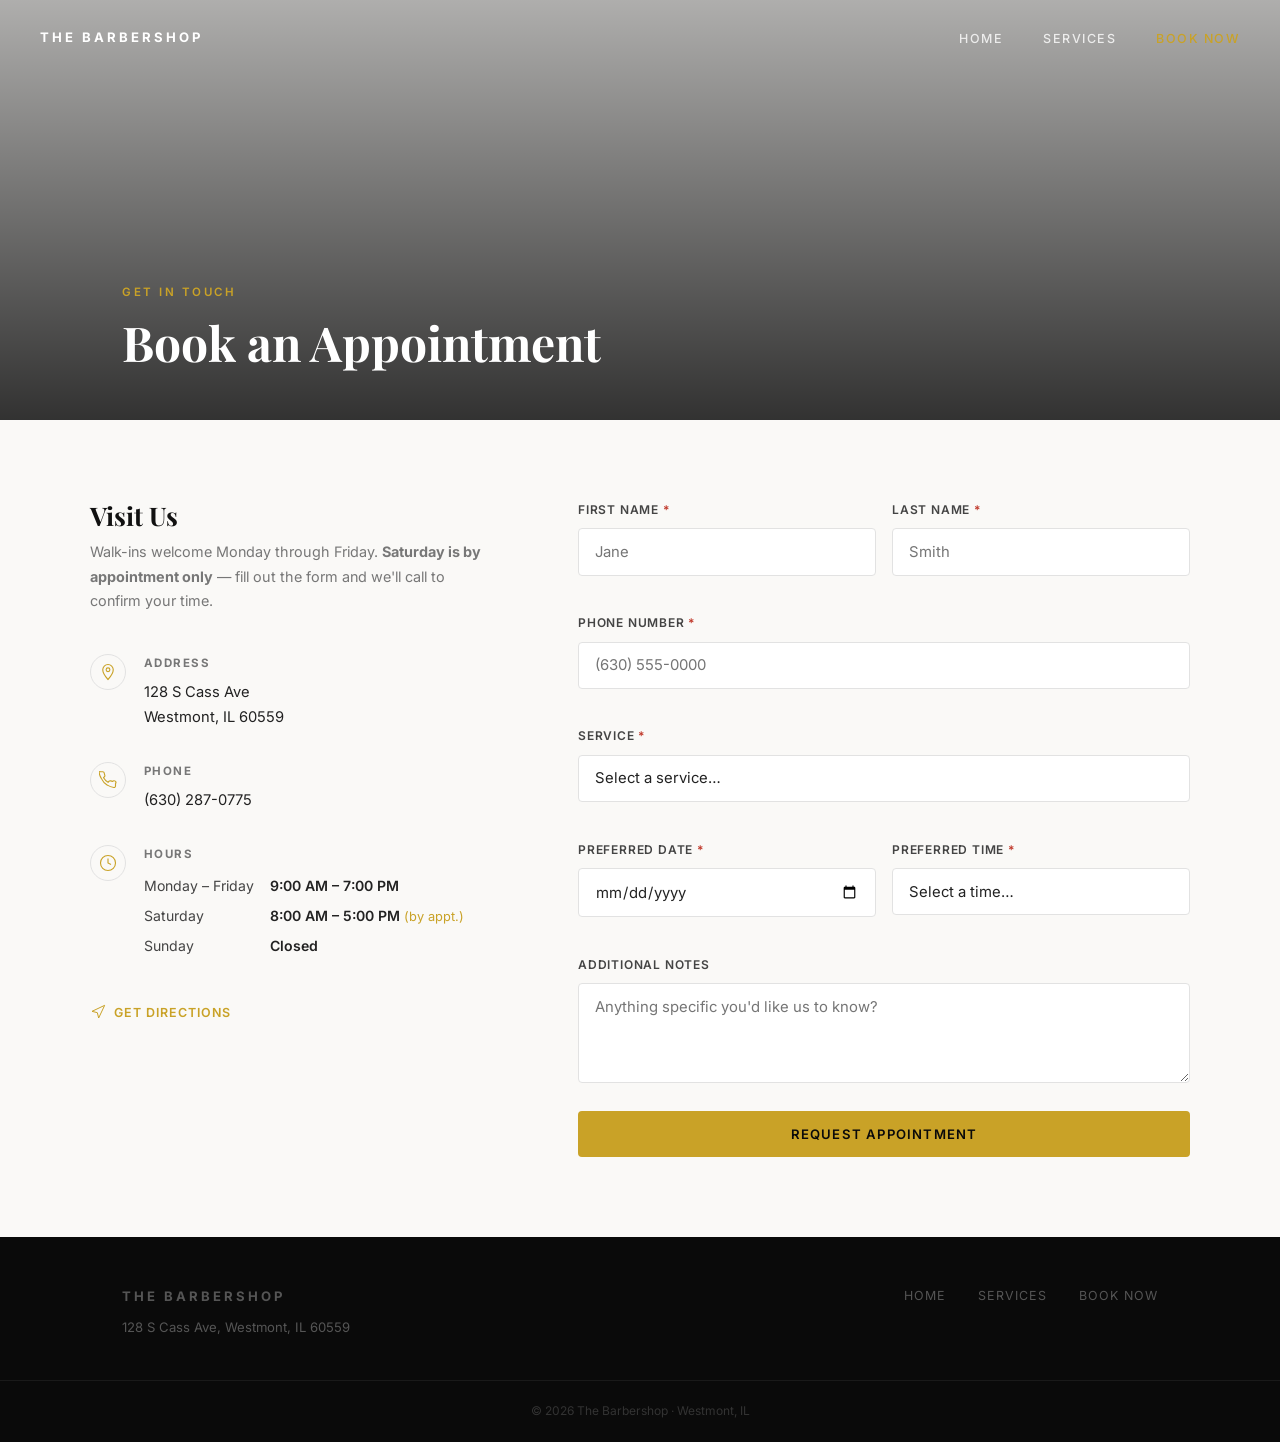
==== contact.html @ 928549fb "Replace all people photos with atmosphere-only shots Swapped every photo showing a person for shots " ====
<!DOCTYPE html>
<html lang="en">
<head>
  <meta charset="UTF-8" />
  <meta name="viewport" content="width=device-width, initial-scale=1.0" />
  <title>Book Now – The Barbershop</title>
  <link rel="preconnect" href="https://fonts.googleapis.com" />
  <link rel="preconnect" href="https://fonts.gstatic.com" crossorigin />
  <link href="https://fonts.googleapis.com/css2?family=Playfair+Display:wght@400;600;700&family=Inter:wght@300;400;500;600&display=swap" rel="stylesheet" />
  <link rel="stylesheet" href="styles.css" />
</head>
<body>

  <nav class="navbar" id="navbar">
    <a href="index.html" class="nav-brand">THE BARBERSHOP</a>
    <ul class="nav-links">
      <li><a href="index.html">Home</a></li>
      <li><a href="services.html">Services</a></li>
      <li><a href="contact.html" class="active">Book Now</a></li>
    </ul>
    <button class="nav-toggle" aria-label="Toggle menu">
      <span></span><span></span><span></span>
    </button>
  </nav>

  <header class="page-hero" style="background-image:url('https://images.unsplash.com/photo-1493256338651-d82f7acb2b38?w=1600&q=80')">
    <div class="page-hero-overlay"></div>
    <div class="page-hero-content">
      <p class="eyebrow">Get in Touch</p>
      <h1>Book an Appointment</h1>
    </div>
  </header>

  <main class="container contact-page">
    <div class="contact-layout">

      <div class="contact-details">
        <h2>Visit Us</h2>
        <p class="contact-intro">Walk-ins welcome Monday through Friday. <strong>Saturday is by appointment only</strong> — fill out the form and we'll call to confirm your time.</p>

        <div class="detail-item">
          <div class="detail-icon">
            <svg width="18" height="18" fill="none" stroke="currentColor" stroke-width="1.5" viewBox="0 0 24 24"><path d="M12 2C8.13 2 5 5.13 5 9c0 5.25 7 13 7 13s7-7.75 7-13c0-3.87-3.13-7-7-7z"/><circle cx="12" cy="9" r="2.5"/></svg>
          </div>
          <div>
            <h4>Address</h4>
            <p>128 S Cass Ave<br>Westmont, IL 60559</p>
          </div>
        </div>

        <div class="detail-item">
          <div class="detail-icon">
            <svg width="18" height="18" fill="none" stroke="currentColor" stroke-width="1.5" viewBox="0 0 24 24"><path d="M22 16.92v3a2 2 0 01-2.18 2 19.79 19.79 0 01-8.63-3.07A19.5 19.5 0 013.07 9.81a19.79 19.79 0 01-3.07-8.67A2 2 0 012 1h3a2 2 0 012 1.72 12.84 12.84 0 00.7 2.81 2 2 0 01-.45 2.11L6.09 8.91a16 16 0 006 6l1.27-1.27a2 2 0 012.11-.45 12.84 12.84 0 002.81.7A2 2 0 0122 16.92z"/></svg>
          </div>
          <div>
            <h4>Phone</h4>
            <p><a href="tel:+16302870775">(630) 287-0775</a></p>
          </div>
        </div>

        <div class="detail-item">
          <div class="detail-icon">
            <svg width="18" height="18" fill="none" stroke="currentColor" stroke-width="1.5" viewBox="0 0 24 24"><circle cx="12" cy="12" r="10"/><path d="M12 6v6l4 2"/></svg>
          </div>
          <div>
            <h4>Hours</h4>
            <table class="hours-table">
              <tr><td>Monday – Friday</td><td>9:00 AM – 7:00 PM</td></tr>
              <tr><td>Saturday</td><td>8:00 AM – 5:00 PM <em>(by appt.)</em></td></tr>
              <tr><td>Sunday</td><td>Closed</td></tr>
            </table>
          </div>
        </div>

        <a href="https://maps.google.com/?q=128+S+Cass+Ave+Westmont+IL+60559" target="_blank" rel="noopener" class="directions-link">
          <svg width="16" height="16" fill="none" stroke="currentColor" stroke-width="1.5" viewBox="0 0 24 24"><polygon points="3 11 22 2 13 21 11 13 3 11"/></svg>
          Get Directions
        </a>
      </div>

      <div class="contact-form-wrap">

        <div id="form-success" class="form-success hidden">
          <svg width="48" height="48" fill="none" stroke="#2e7d32" stroke-width="1.5" viewBox="0 0 24 24"><path d="M22 11.08V12a10 10 0 11-5.93-9.14"/><polyline points="22 4 12 14.01 9 11.01"/></svg>
          <h3>Request Received!</h3>
          <p>We'll call you to confirm your appointment. See you soon!</p>
          <button class="btn btn-gold" id="reset-form">Book Another</button>
        </div>

        <form id="contact-form" novalidate>
          <div class="form-row">
            <div class="form-group">
              <label for="first-name">First Name <span class="req">*</span></label>
              <input type="text" id="first-name" placeholder="Jane" required />
              <span class="field-error" id="first-name-error"></span>
            </div>
            <div class="form-group">
              <label for="last-name">Last Name <span class="req">*</span></label>
              <input type="text" id="last-name" placeholder="Smith" required />
              <span class="field-error" id="last-name-error"></span>
            </div>
          </div>
          <div class="form-group">
            <label for="phone">Phone Number <span class="req">*</span></label>
            <input type="tel" id="phone" placeholder="(630) 555-0000" required />
            <span class="field-error" id="phone-error"></span>
          </div>
          <div class="form-group">
            <label for="service">Service <span class="req">*</span></label>
            <select id="service" required>
              <option value="">Select a service…</option>
              <option>Men's Haircut – $20</option>
              <option>Kids' Haircut – $16</option>
              <option>Women's Buzz / Short Cut – $20</option>
              <option>Senior Cut – $17</option>
              <option>Fade – $25</option>
              <option>Haircut + Beard Trim – $30</option>
              <option>Beard Trim &amp; Line-up – $12</option>
              <option>Straight Razor Shave – $25</option>
              <option>Head Shave – $20</option>
            </select>
            <span class="field-error" id="service-error"></span>
          </div>
          <div class="form-row">
            <div class="form-group">
              <label for="date">Preferred Date <span class="req">*</span></label>
              <input type="date" id="date" required />
              <span class="field-error" id="date-error"></span>
            </div>
            <div class="form-group">
              <label for="time">Preferred Time <span class="req">*</span></label>
              <select id="time" required>
                <option value="">Select a time…</option>
                <option>9:00 AM</option><option>9:30 AM</option>
                <option>10:00 AM</option><option>10:30 AM</option>
                <option>11:00 AM</option><option>11:30 AM</option>
                <option>12:00 PM</option><option>12:30 PM</option>
                <option>1:00 PM</option><option>1:30 PM</option>
                <option>2:00 PM</option><option>2:30 PM</option>
                <option>3:00 PM</option><option>3:30 PM</option>
                <option>4:00 PM</option><option>4:30 PM</option>
                <option>5:00 PM</option><option>5:30 PM</option>
                <option>6:00 PM</option><option>6:30 PM</option>
              </select>
              <span class="field-error" id="time-error"></span>
            </div>
          </div>
          <div class="form-group">
            <label for="notes">Additional Notes</label>
            <textarea id="notes" rows="3" placeholder="Anything specific you'd like us to know?"></textarea>
          </div>
          <button type="submit" class="btn btn-gold btn-full">Request Appointment</button>
        </form>
      </div>

    </div>
  </main>

  <footer class="footer">
    <div class="container footer-inner">
      <div>
        <p class="footer-brand">THE BARBERSHOP</p>
        <p>128 S Cass Ave, Westmont, IL 60559</p>
      </div>
      <nav class="footer-nav">
        <a href="index.html">Home</a>
        <a href="services.html">Services</a>
        <a href="contact.html">Book Now</a>
      </nav>
    </div>
    <div class="footer-bottom">
      <p>&copy; 2026 The Barbershop · Westmont, IL</p>
    </div>
  </footer>

  <script src="app.js"></script>
</body>
</html>
---- styles.css ----
/* ===== Reset & Base ===== */
*, *::before, *::after { box-sizing: border-box; margin: 0; padding: 0; }

:root {
  --black:    #0a0a0a;
  --dark:     #111111;
  --charcoal: #222222;
  --mid:      #444444;
  --muted:    #777777;
  --border:   #e2e2e2;
  --bg:       #faf9f7;
  --white:    #ffffff;
  --gold:     #c9a227;
  --gold-dk:  #a8841a;
  --red:      #c0392b;
  --t:        .25s ease;
  --radius:   4px;
  --shadow:   0 4px 20px rgba(0,0,0,.08);
  --shadow-lg:0 12px 40px rgba(0,0,0,.14);
}

html { scroll-behavior: smooth; }

body {
  font-family: 'Inter', sans-serif;
  color: var(--charcoal);
  background: var(--bg);
  line-height: 1.7;
  font-size: 16px;
  -webkit-font-smoothing: antialiased;
}

h1, h2, h3 { font-family: 'Playfair Display', serif; line-height: 1.2; }
a { color: inherit; text-decoration: none; }
ul { list-style: none; }
img { display: block; max-width: 100%; }
.container { max-width: 1100px; margin: 0 auto; padding: 0 2rem; }

/* ===== Eyebrow ===== */
.eyebrow {
  font-family: 'Inter', sans-serif;
  font-size: .72rem; font-weight: 600;
  letter-spacing: 2.5px; text-transform: uppercase;
  color: var(--gold); margin-bottom: .75rem;
}
.eyebrow.center { text-align: center; }

/* ===== Section titles ===== */
.section-title {
  font-size: clamp(1.8rem, 3vw, 2.4rem);
  color: var(--dark); margin-bottom: 3rem;
}
.section-title.center { text-align: center; }

/* ===== Buttons ===== */
.btn {
  display: inline-block; padding: .8rem 2rem;
  font-family: 'Inter', sans-serif;
  font-size: .82rem; font-weight: 600; letter-spacing: 1.2px;
  text-transform: uppercase; border: 2px solid transparent;
  cursor: pointer; transition: all var(--t); border-radius: var(--radius);
  white-space: nowrap;
}
.btn:hover { transform: translateY(-1px); }
.btn-gold { background: var(--gold); color: var(--black); border-color: var(--gold); }
.btn-gold:hover { background: var(--gold-dk); border-color: var(--gold-dk); }
.btn-dark { background: var(--dark); color: var(--white); border-color: var(--dark); }
.btn-dark:hover { background: var(--charcoal); border-color: var(--charcoal); }
.btn-ghost { background: transparent; color: var(--white); border-color: rgba(255,255,255,.5); }
.btn-ghost:hover { background: rgba(255,255,255,.1); border-color: var(--white); }
.btn-outline-dark { background: transparent; color: var(--dark); border-color: var(--dark); }
.btn-outline-dark:hover { background: var(--dark); color: var(--white); }
.btn-full { width: 100%; text-align: center; display: block; }

/* ===== Navbar ===== */
.navbar {
  position: fixed; top: 0; left: 0; right: 0; z-index: 200;
  display: flex; align-items: center; justify-content: space-between;
  padding: 1.5rem 2.5rem;
  transition: background var(--t), padding var(--t), box-shadow var(--t);
}
.navbar.scrolled {
  background: var(--dark);
  padding: 1rem 2.5rem;
  box-shadow: 0 2px 20px rgba(0,0,0,.3);
}
.nav-brand {
  font-family: 'Inter', sans-serif;
  font-size: .82rem; font-weight: 700;
  letter-spacing: 3px; color: var(--white);
}
.nav-links { display: flex; gap: 2.5rem; }
.nav-links a {
  font-size: .78rem; font-weight: 500; letter-spacing: 1.5px;
  text-transform: uppercase; color: rgba(255,255,255,.8);
  transition: color var(--t);
}
.nav-links a:hover, .nav-links a.active { color: var(--gold); }
.nav-toggle {
  display: none; flex-direction: column; gap: 5px;
  background: none; border: none; cursor: pointer; padding: 4px;
}
.nav-toggle span {
  display: block; width: 22px; height: 1.5px;
  background: var(--white); transition: all var(--t);
}

/* ===== Hero ===== */
.hero {
  position: relative; min-height: 100vh;
  display: flex; align-items: center;
  overflow: hidden;
}
.hero-bg {
  position: absolute; inset: 0;
  background-size: cover; background-position: center;
  transform: scale(1.05);
  transition: transform 8s ease;
}
.hero-bg.loaded { transform: scale(1); }
.hero-overlay {
  position: absolute; inset: 0;
  background: linear-gradient(135deg, rgba(0,0,0,.75) 0%, rgba(0,0,0,.45) 100%);
}
.hero-content {
  position: relative; z-index: 1;
  padding: 0 3rem; max-width: 680px;
  margin-top: 5rem;
}
.hero-content h1 {
  font-size: clamp(2.8rem, 6vw, 5rem);
  color: var(--white); margin-bottom: 1.25rem;
  font-weight: 700;
}
.hero-sub {
  font-size: 1.1rem; color: rgba(255,255,255,.8);
  margin-bottom: 2.5rem; font-weight: 300; max-width: 480px;
}
.hero-actions { display: flex; gap: 1rem; flex-wrap: wrap; margin-bottom: 2.5rem; }
.hero-rating {
  display: flex; align-items: center; gap: .75rem;
}
.hero-rating .stars { color: var(--gold); font-size: 1.1rem; letter-spacing: 2px; }
.hero-rating .rating-text { font-size: .82rem; color: rgba(255,255,255,.7); letter-spacing: .5px; }
.scroll-hint {
  position: absolute; bottom: 2.5rem; left: 50%; transform: translateX(-50%);
  display: flex; flex-direction: column; align-items: center; gap: .5rem;
  color: rgba(255,255,255,.5); font-size: .72rem; letter-spacing: 2px;
  text-transform: uppercase; z-index: 1;
  animation: bounce 2.5s ease-in-out infinite;
}
@keyframes bounce { 0%,100%{transform:translateX(-50%) translateY(0)} 50%{transform:translateX(-50%) translateY(8px)} }

/* ===== About strip ===== */
.about-strip { padding: 7rem 0; background: var(--white); }
.about-grid {
  display: grid; grid-template-columns: 1fr 1fr; gap: 5rem; align-items: center;
}
.about-image-wrap {
  position: relative; border-radius: 2px; overflow: hidden;
  box-shadow: var(--shadow-lg);
}
.about-image-wrap::before {
  content: ''; position: absolute;
  inset: -12px 12px 12px -12px; border: 2px solid var(--gold);
  z-index: -1; border-radius: 2px;
}
.about-image-wrap img { width: 100%; height: 500px; object-fit: cover; }
.about-text h2 { font-size: clamp(1.8rem, 3vw, 2.5rem); margin-bottom: 1.5rem; color: var(--dark); }
.about-text p { color: var(--mid); margin-bottom: 1.25rem; font-size: .97rem; }
.about-stats {
  display: flex; gap: 2.5rem; margin-top: 2.5rem;
  padding-top: 2.5rem; border-top: 1px solid var(--border);
}
.stat-num {
  display: block; font-family: 'Playfair Display', serif;
  font-size: 2.2rem; color: var(--dark); line-height: 1;
}
.stat-label { font-size: .78rem; color: var(--muted); text-transform: uppercase; letter-spacing: 1px; margin-top: .25rem; display: block; }

/* ===== Services preview ===== */
.services-preview { padding: 7rem 0; background: var(--bg); }
.services-preview .section-title { text-align: center; margin-bottom: 3.5rem; }
.services-cards { display: grid; grid-template-columns: repeat(3, 1fr); gap: 1.5rem; margin-bottom: 3rem; }
.service-card { background: var(--white); border-radius: 2px; overflow: hidden; box-shadow: var(--shadow); transition: transform var(--t), box-shadow var(--t); }
.service-card:hover { transform: translateY(-6px); box-shadow: var(--shadow-lg); }
.service-card-img { height: 220px; background-size: cover; background-position: center; }
.service-card-body { padding: 1.75rem; }
.service-card-body h3 { font-size: 1.25rem; margin-bottom: .5rem; color: var(--dark); }
.service-card-body p { font-size: .88rem; color: var(--muted); margin-bottom: 1rem; }
.service-from { font-size: .78rem; font-weight: 600; letter-spacing: 1px; text-transform: uppercase; color: var(--gold); }
.center-cta { text-align: center; }

/* ===== Gallery ===== */
.gallery { line-height: 0; }
.gallery-grid {
  display: grid;
  grid-template-columns: repeat(3, 1fr);
  grid-template-rows: 280px 280px;
  gap: 4px;
}
.gallery-item { background-size: cover; background-position: center; transition: transform .5s ease; overflow: hidden; }
.gallery-item:hover { filter: brightness(1.1); }
.gallery-item.tall { grid-row: span 2; }
.gallery-item.wide { grid-column: span 2; }

/* ===== Reviews ===== */
.reviews-section { padding: 7rem 0; background: var(--white); }
.reviews-section .section-title { text-align: center; }
.reviews-masonry { columns: 3; column-gap: 1.5rem; margin-bottom: 2.5rem; }
.review-item {
  break-inside: avoid; margin-bottom: 1.5rem;
  padding: 1.75rem; background: var(--bg);
  border-radius: var(--radius);
  border-left: 3px solid var(--border);
  transition: border-color var(--t), transform var(--t), box-shadow var(--t);
}
.review-item:hover { border-left-color: var(--gold); transform: translateY(-2px); box-shadow: var(--shadow); }
.review-item.featured { border-left-color: var(--gold); background: #fffdf5; }
.review-item.hidden-review { display: none; }
.review-item.visible { display: block; }
.review-stars { color: var(--gold); font-size: .9rem; letter-spacing: 2px; margin-bottom: .75rem; }
.review-item p { font-size: .9rem; color: var(--mid); font-style: italic; line-height: 1.7; margin-bottom: .75rem; }
.review-item cite { font-size: .75rem; font-weight: 600; letter-spacing: .5px; text-transform: uppercase; color: var(--muted); font-style: normal; }
.reviews-actions { display: flex; gap: 1rem; justify-content: center; flex-wrap: wrap; }

/* ===== CTA Banner ===== */
.cta-banner {
  position: relative; padding: 8rem 0;
  overflow: hidden; text-align: center;
}
.cta-bg { position: absolute; inset: 0; background-size: cover; background-position: center; }
.cta-overlay { position: absolute; inset: 0; background: rgba(0,0,0,.72); }
.cta-content { position: relative; z-index: 1; }
.cta-content h2 {
  font-size: clamp(2rem, 4vw, 3rem); color: var(--white); margin-bottom: 1rem;
}
.cta-content p { color: rgba(255,255,255,.7); font-size: 1.05rem; margin-bottom: 2.5rem; }
.cta-actions { display: flex; gap: 1rem; justify-content: center; flex-wrap: wrap; }

/* ===== Info bar ===== */
.info-bar { background: var(--dark); padding: 3rem 0; }
.info-bar-grid { display: grid; grid-template-columns: repeat(4, 1fr); gap: 2rem; }
.info-bar-item { display: flex; gap: 1rem; align-items: flex-start; }
.info-bar-item svg { color: var(--gold); flex-shrink: 0; margin-top: .25rem; }
.info-bar-item strong { display: block; color: var(--white); font-size: .9rem; font-weight: 600; margin-bottom: .2rem; }
.info-bar-item span { font-size: .82rem; color: #888; display: block; line-height: 1.6; }
.info-bar-item a { color: var(--gold); font-size: .82rem; }
.info-bar-item a:hover { color: var(--white); }

/* ===== Page hero ===== */
.page-hero {
  position: relative; height: 420px;
  display: flex; align-items: flex-end;
  background-size: cover; background-position: center;
  margin-top: 0;
}
.page-hero-overlay { position: absolute; inset: 0; background: linear-gradient(to top, rgba(0,0,0,.8) 0%, rgba(0,0,0,.3) 100%); }
.page-hero-content { position: relative; z-index: 1; padding: 3rem 2rem; max-width: 1100px; margin: 0 auto; width: 100%; }
.page-hero-content h1 { font-size: clamp(2rem, 4vw, 3rem); color: var(--white); }

/* ===== Services page ===== */
.services-page { padding: 5rem 0; }
.services-intro { max-width: 620px; margin: 0 auto 4rem; text-align: center; color: var(--mid); font-size: .97rem; }
.services-intro a { color: var(--gold); font-weight: 600; }
.services-layout { display: flex; flex-direction: column; gap: 3.5rem; margin-bottom: 5rem; }
.service-block-header { margin-bottom: 1.25rem; padding-bottom: 1rem; border-bottom: 2px solid var(--dark); }
.service-block-header h2 { font-size: 1.5rem; color: var(--dark); }
.price-list { display: flex; flex-direction: column; }
.price-row {
  display: flex; justify-content: space-between; align-items: center;
  padding: 1.25rem 0; border-bottom: 1px solid var(--border); gap: 2rem;
}
.price-row:last-child { border-bottom: none; }
.price-row.highlight { background: #fffdf5; padding: 1.25rem 1rem; margin: 0 -1rem; border-radius: var(--radius); }
.price-row h3 { font-family: 'Inter', sans-serif; font-size: .97rem; font-weight: 600; color: var(--dark); margin-bottom: .2rem; }
.price-row p { font-size: .85rem; color: var(--muted); }
.price-row > span { font-family: 'Playfair Display', serif; font-size: 1.2rem; color: var(--dark); font-weight: 700; white-space: nowrap; flex-shrink: 0; }
.services-cta-block {
  display: grid; grid-template-columns: 1fr 1fr; gap: 0;
  border-radius: var(--radius); overflow: hidden; box-shadow: var(--shadow-lg);
}
.services-cta-block img { width: 100%; height: 100%; object-fit: cover; }
.services-cta-text {
  background: var(--dark); padding: 3.5rem; display: flex;
  flex-direction: column; justify-content: center; gap: 1rem;
}
.services-cta-text h3 { font-size: 1.8rem; color: var(--white); }
.services-cta-text p { color: #999; font-size: .92rem; }
.phone-link { color: var(--gold); font-size: .9rem; font-weight: 600; letter-spacing: .5px; }
.phone-link:hover { color: var(--white); }

/* ===== Contact page ===== */
.contact-page { padding: 5rem 0; }
.contact-layout { display: grid; grid-template-columns: 1fr 1.5fr; gap: 5rem; }
.contact-details h2 { font-size: 1.6rem; margin-bottom: .6rem; color: var(--dark); }
.contact-intro { font-size: .9rem; color: var(--muted); margin-bottom: 2.5rem; }
.detail-item { display: flex; gap: 1.1rem; align-items: flex-start; margin-bottom: 2rem; }
.detail-icon {
  width: 36px; height: 36px; background: var(--bg);
  border: 1px solid var(--border); border-radius: 50%;
  display: flex; align-items: center; justify-content: center; flex-shrink: 0;
  color: var(--gold);
}
.detail-item h4 { font-size: .72rem; font-weight: 700; letter-spacing: 1.5px; text-transform: uppercase; color: var(--muted); margin-bottom: .4rem; font-family: 'Inter', sans-serif; }
.detail-item p, .detail-item a { font-size: .92rem; color: var(--charcoal); line-height: 1.7; }
.detail-item a:hover { color: var(--gold); }
.hours-table { width: 100%; border-collapse: collapse; font-size: .88rem; }
.hours-table td { padding: .2rem 1rem .2rem 0; color: var(--mid); }
.hours-table td:last-child { font-weight: 600; color: var(--charcoal); }
.hours-table em { font-style: normal; font-weight: 400; color: var(--gold); font-size: .8rem; }
.directions-link {
  display: inline-flex; align-items: center; gap: .5rem;
  font-size: .78rem; font-weight: 600; letter-spacing: 1px;
  text-transform: uppercase; color: var(--gold); margin-top: .5rem;
}
.directions-link:hover { color: var(--dark); }

/* Form */
.contact-form-wrap h2 { font-size: 1.6rem; margin-bottom: 2rem; color: var(--dark); display: none; }
.form-row { display: grid; grid-template-columns: 1fr 1fr; gap: 1rem; }
.form-group { margin-bottom: 1.25rem; }
.form-group label { display: block; font-size: .75rem; font-weight: 600; letter-spacing: .8px; text-transform: uppercase; color: var(--mid); margin-bottom: .5rem; }
.req { color: var(--red); }
.form-group input,
.form-group select,
.form-group textarea {
  width: 100%; padding: .85rem 1rem;
  border: 1.5px solid var(--border); border-radius: var(--radius);
  font-size: .93rem; font-family: 'Inter', sans-serif; color: var(--charcoal);
  background: var(--white); transition: border-color var(--t), box-shadow var(--t);
  appearance: none;
}
.form-group input:focus,
.form-group select:focus,
.form-group textarea:focus { outline: none; border-color: var(--gold); box-shadow: 0 0 0 3px rgba(201,162,39,.12); }
.form-group input.error,
.form-group select.error,
.form-group textarea.error { border-color: var(--red); }
.form-group textarea { resize: vertical; min-height: 100px; }
.field-error { display: block; font-size: .75rem; color: var(--red); margin-top: .35rem; min-height: 1em; }
.form-success {
  text-align: center; padding: 4rem 2rem;
  background: var(--bg); border: 1px solid var(--border); border-radius: var(--radius);
}
.form-success.hidden { display: none; }
.form-success h3 { font-size: 1.4rem; color: var(--dark); margin: 1rem 0 .5rem; }
.form-success p { color: var(--muted); margin-bottom: 1.5rem; font-size: .9rem; }
#contact-form.hidden { display: none; }

/* ===== Footer ===== */
.footer { background: var(--black); padding: 3rem 0 0; }
.footer-inner {
  display: flex; justify-content: space-between; align-items: flex-start;
  padding-bottom: 2.5rem; flex-wrap: wrap; gap: 2rem;
}
.footer-brand {
  font-family: 'Inter', sans-serif; font-size: .75rem; font-weight: 700;
  letter-spacing: 3px; color: var(--white); margin-bottom: .5rem;
}
.footer .footer-inner > div > p { font-size: .82rem; color: #555; line-height: 1.8; }
.footer-nav { display: flex; gap: 2rem; align-items: center; }
.footer-nav a { font-size: .78rem; letter-spacing: 1px; text-transform: uppercase; color: #555; transition: color var(--t); }
.footer-nav a:hover { color: var(--gold); }
.footer-bottom { border-top: 1px solid #1a1a1a; text-align: center; padding: 1.25rem; font-size: .75rem; color: #333; }

/* ===== Responsive ===== */
@media (max-width: 1024px) {
  .about-grid { grid-template-columns: 1fr; gap: 3rem; }
  .about-image-wrap::before { display: none; }
  .about-image-wrap img { height: 380px; }
  .info-bar-grid { grid-template-columns: repeat(2, 1fr); }
  .gallery-grid { grid-template-columns: 1fr 1fr; grid-template-rows: auto; }
  .gallery-item.tall { grid-row: span 1; }
  .gallery-item.wide { grid-column: span 2; }
}

@media (max-width: 768px) {
  .navbar { padding: 1.2rem 1.5rem; background: var(--dark); }
  .nav-links { display: none; flex-direction: column; position: absolute; top: 100%; left: 0; right: 0; background: var(--dark); padding: 1.5rem; gap: 1.25rem; border-top: 1px solid #222; }
  .nav-links.open { display: flex; }
  .nav-toggle { display: flex; }
  .hero-content { padding: 0 1.5rem; }
  .services-cards { grid-template-columns: 1fr; }
  .services-preview .section-title { text-align: left; }
  .reviews-masonry { columns: 1; }
  .info-bar-grid { grid-template-columns: 1fr; }
  .contact-layout { grid-template-columns: 1fr; gap: 3rem; }
  .form-row { grid-template-columns: 1fr; }
  .services-cta-block { grid-template-columns: 1fr; }
  .services-cta-block img { height: 250px; }
  .gallery-grid { grid-template-columns: 1fr 1fr; }
  .footer-inner { flex-direction: column; }
  .footer-nav { flex-direction: column; align-items: flex-start; gap: 1rem; }
  .about-stats { flex-direction: column; gap: 1.5rem; }
}

@media (max-width: 480px) {
  .gallery-grid { grid-template-columns: 1fr; }
  .gallery-item.wide { grid-column: span 1; }
  .hero-content h1 { font-size: 2.4rem; }
}
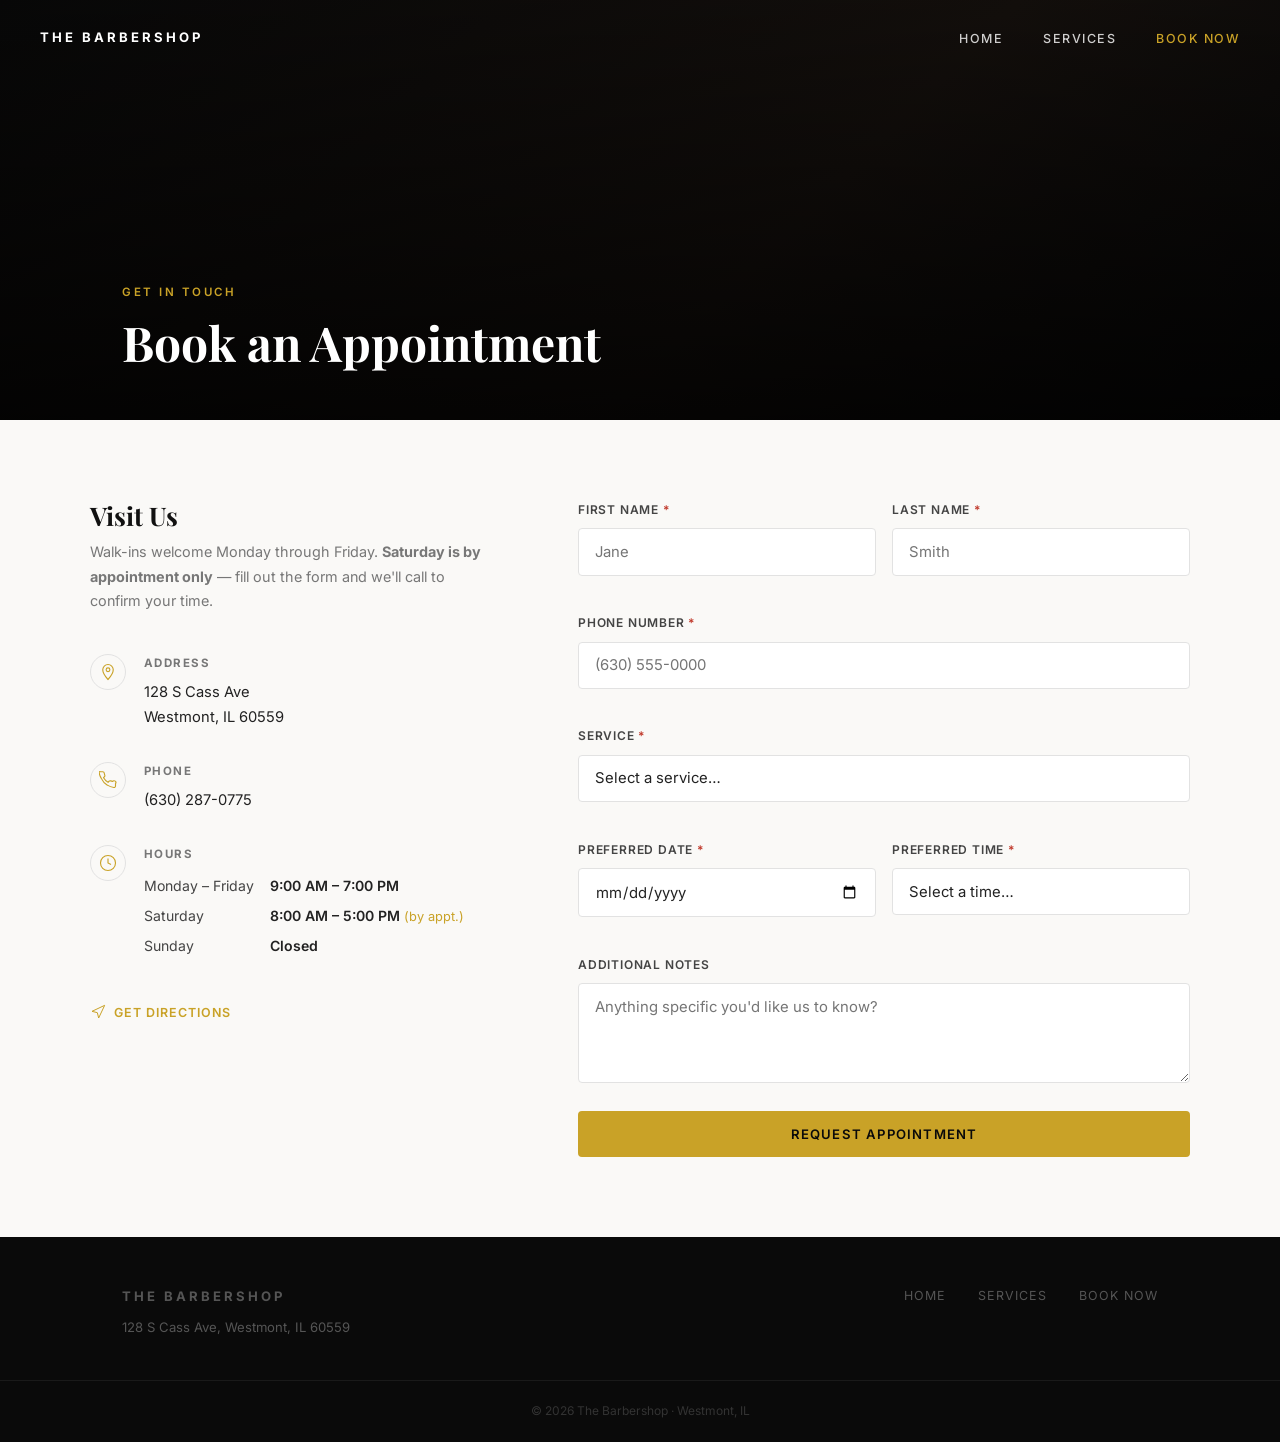
==== commit 1173ae2c: "Remove all people photos — go fully design/text forward Hero, CTA banner, and page headers now use d" ====
--- a/contact.html
+++ b/contact.html
@@ -23,7 +23,7 @@
     </button>
   </nav>
 
-  <header class="page-hero" style="background-image:url('https://images.unsplash.com/photo-1493256338651-d82f7acb2b38?w=1600&q=80')">
+  <header class="page-hero page-hero-gradient">
     <div class="page-hero-overlay"></div>
     <div class="page-hero-content">
       <p class="eyebrow">Get in Touch</p>
--- a/styles.css
+++ b/styles.css
@@ -114,13 +114,13 @@
 .hero-bg {
   position: absolute; inset: 0;
   background-size: cover; background-position: center;
-  transform: scale(1.05);
-  transition: transform 8s ease;
-}
-.hero-bg.loaded { transform: scale(1); }
+}
+.hero-bg-gradient {
+  background: linear-gradient(135deg, #0a0a0a 0%, #1a1410 40%, #0f0c08 100%);
+}
 .hero-overlay {
   position: absolute; inset: 0;
-  background: linear-gradient(135deg, rgba(0,0,0,.75) 0%, rgba(0,0,0,.45) 100%);
+  background: linear-gradient(135deg, rgba(0,0,0,.4) 0%, rgba(0,0,0,.1) 100%);
 }
 .hero-content {
   position: relative; z-index: 1;
@@ -156,16 +156,19 @@
 .about-grid {
   display: grid; grid-template-columns: 1fr 1fr; gap: 5rem; align-items: center;
 }
-.about-image-wrap {
-  position: relative; border-radius: 2px; overflow: hidden;
-  box-shadow: var(--shadow-lg);
-}
-.about-image-wrap::before {
-  content: ''; position: absolute;
-  inset: -12px 12px 12px -12px; border: 2px solid var(--gold);
-  z-index: -1; border-radius: 2px;
-}
-.about-image-wrap img { width: 100%; height: 500px; object-fit: cover; }
+.about-graphic {
+  background: var(--dark); border-radius: 2px;
+  height: 500px; display: flex; align-items: center; justify-content: center;
+  position: relative; overflow: hidden;
+}
+.about-graphic::before {
+  content: ''; position: absolute; inset: 16px;
+  border: 1px solid rgba(201,162,39,.3); border-radius: 2px;
+}
+.about-graphic-inner { text-align: center; position: relative; z-index: 1; }
+.about-graphic-scissors { font-size: 5rem; display: block; margin-bottom: 1.5rem; }
+.about-graphic-line { width: 1px; height: 60px; background: var(--gold); margin: 0 auto 1.5rem; }
+.about-graphic-tagline { font-size: .72rem; letter-spacing: 3px; text-transform: uppercase; color: rgba(201,162,39,.8); font-family: 'Inter', sans-serif; font-weight: 600; }
 .about-text h2 { font-size: clamp(1.8rem, 3vw, 2.5rem); margin-bottom: 1.5rem; color: var(--dark); }
 .about-text p { color: var(--mid); margin-bottom: 1.25rem; font-size: .97rem; }
 .about-stats {
@@ -182,27 +185,22 @@
 .services-preview { padding: 7rem 0; background: var(--bg); }
 .services-preview .section-title { text-align: center; margin-bottom: 3.5rem; }
 .services-cards { display: grid; grid-template-columns: repeat(3, 1fr); gap: 1.5rem; margin-bottom: 3rem; }
-.service-card { background: var(--white); border-radius: 2px; overflow: hidden; box-shadow: var(--shadow); transition: transform var(--t), box-shadow var(--t); }
+.service-card { background: var(--white); border-radius: 2px; overflow: hidden; box-shadow: var(--shadow); transition: transform var(--t), box-shadow var(--t); display: flex; flex-direction: column; }
 .service-card:hover { transform: translateY(-6px); box-shadow: var(--shadow-lg); }
-.service-card-img { height: 220px; background-size: cover; background-position: center; }
-.service-card-body { padding: 1.75rem; }
+.service-card-icon { height: 180px; background: var(--dark); display: flex; align-items: center; justify-content: center; font-size: 3.5rem; position: relative; }
+.service-card-icon::after { content: ''; position: absolute; bottom: 0; left: 0; right: 0; height: 3px; background: var(--gold); }
+.service-card-body { padding: 1.75rem; flex: 1; }
 .service-card-body h3 { font-size: 1.25rem; margin-bottom: .5rem; color: var(--dark); }
 .service-card-body p { font-size: .88rem; color: var(--muted); margin-bottom: 1rem; }
 .service-from { font-size: .78rem; font-weight: 600; letter-spacing: 1px; text-transform: uppercase; color: var(--gold); }
 .center-cta { text-align: center; }
 
-/* ===== Gallery ===== */
-.gallery { line-height: 0; }
-.gallery-grid {
-  display: grid;
-  grid-template-columns: repeat(3, 1fr);
-  grid-template-rows: 280px 280px;
-  gap: 4px;
-}
-.gallery-item { background-size: cover; background-position: center; transition: transform .5s ease; overflow: hidden; }
-.gallery-item:hover { filter: brightness(1.1); }
-.gallery-item.tall { grid-row: span 2; }
-.gallery-item.wide { grid-column: span 2; }
+/* ===== Quote strip ===== */
+.quote-strip { background: var(--dark); padding: 6rem 0; text-align: center; }
+.quote-strip-inner { max-width: 740px; margin: 0 auto; }
+.quote-mark { font-family: 'Playfair Display', serif; font-size: 8rem; color: var(--gold); line-height: .5; margin-bottom: 1.5rem; opacity: .6; }
+.quote-strip blockquote { font-family: 'Playfair Display', serif; font-size: clamp(1.2rem, 2.5vw, 1.7rem); color: var(--white); line-height: 1.6; margin-bottom: 1.5rem; font-style: italic; }
+.quote-strip cite { font-size: .75rem; letter-spacing: 2px; text-transform: uppercase; color: var(--gold); font-style: normal; }
 
 /* ===== Reviews ===== */
 .reviews-section { padding: 7rem 0; background: var(--white); }
@@ -230,7 +228,8 @@
   overflow: hidden; text-align: center;
 }
 .cta-bg { position: absolute; inset: 0; background-size: cover; background-position: center; }
-.cta-overlay { position: absolute; inset: 0; background: rgba(0,0,0,.72); }
+.cta-bg-gradient { background: linear-gradient(135deg, #111 0%, #1c1408 50%, #111 100%); }
+.cta-overlay { position: absolute; inset: 0; background: rgba(0,0,0,.2); }
 .cta-content { position: relative; z-index: 1; }
 .cta-content h2 {
   font-size: clamp(2rem, 4vw, 3rem); color: var(--white); margin-bottom: 1rem;
@@ -255,6 +254,7 @@
   background-size: cover; background-position: center;
   margin-top: 0;
 }
+.page-hero-gradient { background: linear-gradient(135deg, #0a0a0a 0%, #1a1410 60%, #0a0a0a 100%); }
 .page-hero-overlay { position: absolute; inset: 0; background: linear-gradient(to top, rgba(0,0,0,.8) 0%, rgba(0,0,0,.3) 100%); }
 .page-hero-content { position: relative; z-index: 1; padding: 3rem 2rem; max-width: 1100px; margin: 0 auto; width: 100%; }
 .page-hero-content h1 { font-size: clamp(2rem, 4vw, 3rem); color: var(--white); }
@@ -280,7 +280,11 @@
   display: grid; grid-template-columns: 1fr 1fr; gap: 0;
   border-radius: var(--radius); overflow: hidden; box-shadow: var(--shadow-lg);
 }
-.services-cta-block img { width: 100%; height: 100%; object-fit: cover; }
+.services-cta-graphic {
+  background: var(--black); display: flex; align-items: center; justify-content: center;
+  font-size: 6rem; min-height: 320px;
+  border-right: 1px solid #222;
+}
 .services-cta-text {
   background: var(--dark); padding: 3.5rem; display: flex;
   flex-direction: column; justify-content: center; gap: 1rem;
@@ -367,12 +371,8 @@
 /* ===== Responsive ===== */
 @media (max-width: 1024px) {
   .about-grid { grid-template-columns: 1fr; gap: 3rem; }
-  .about-image-wrap::before { display: none; }
-  .about-image-wrap img { height: 380px; }
+  .about-graphic { height: 300px; }
   .info-bar-grid { grid-template-columns: repeat(2, 1fr); }
-  .gallery-grid { grid-template-columns: 1fr 1fr; grid-template-rows: auto; }
-  .gallery-item.tall { grid-row: span 1; }
-  .gallery-item.wide { grid-column: span 2; }
 }
 
 @media (max-width: 768px) {
@@ -396,7 +396,5 @@
 }
 
 @media (max-width: 480px) {
-  .gallery-grid { grid-template-columns: 1fr; }
-  .gallery-item.wide { grid-column: span 1; }
   .hero-content h1 { font-size: 2.4rem; }
 }
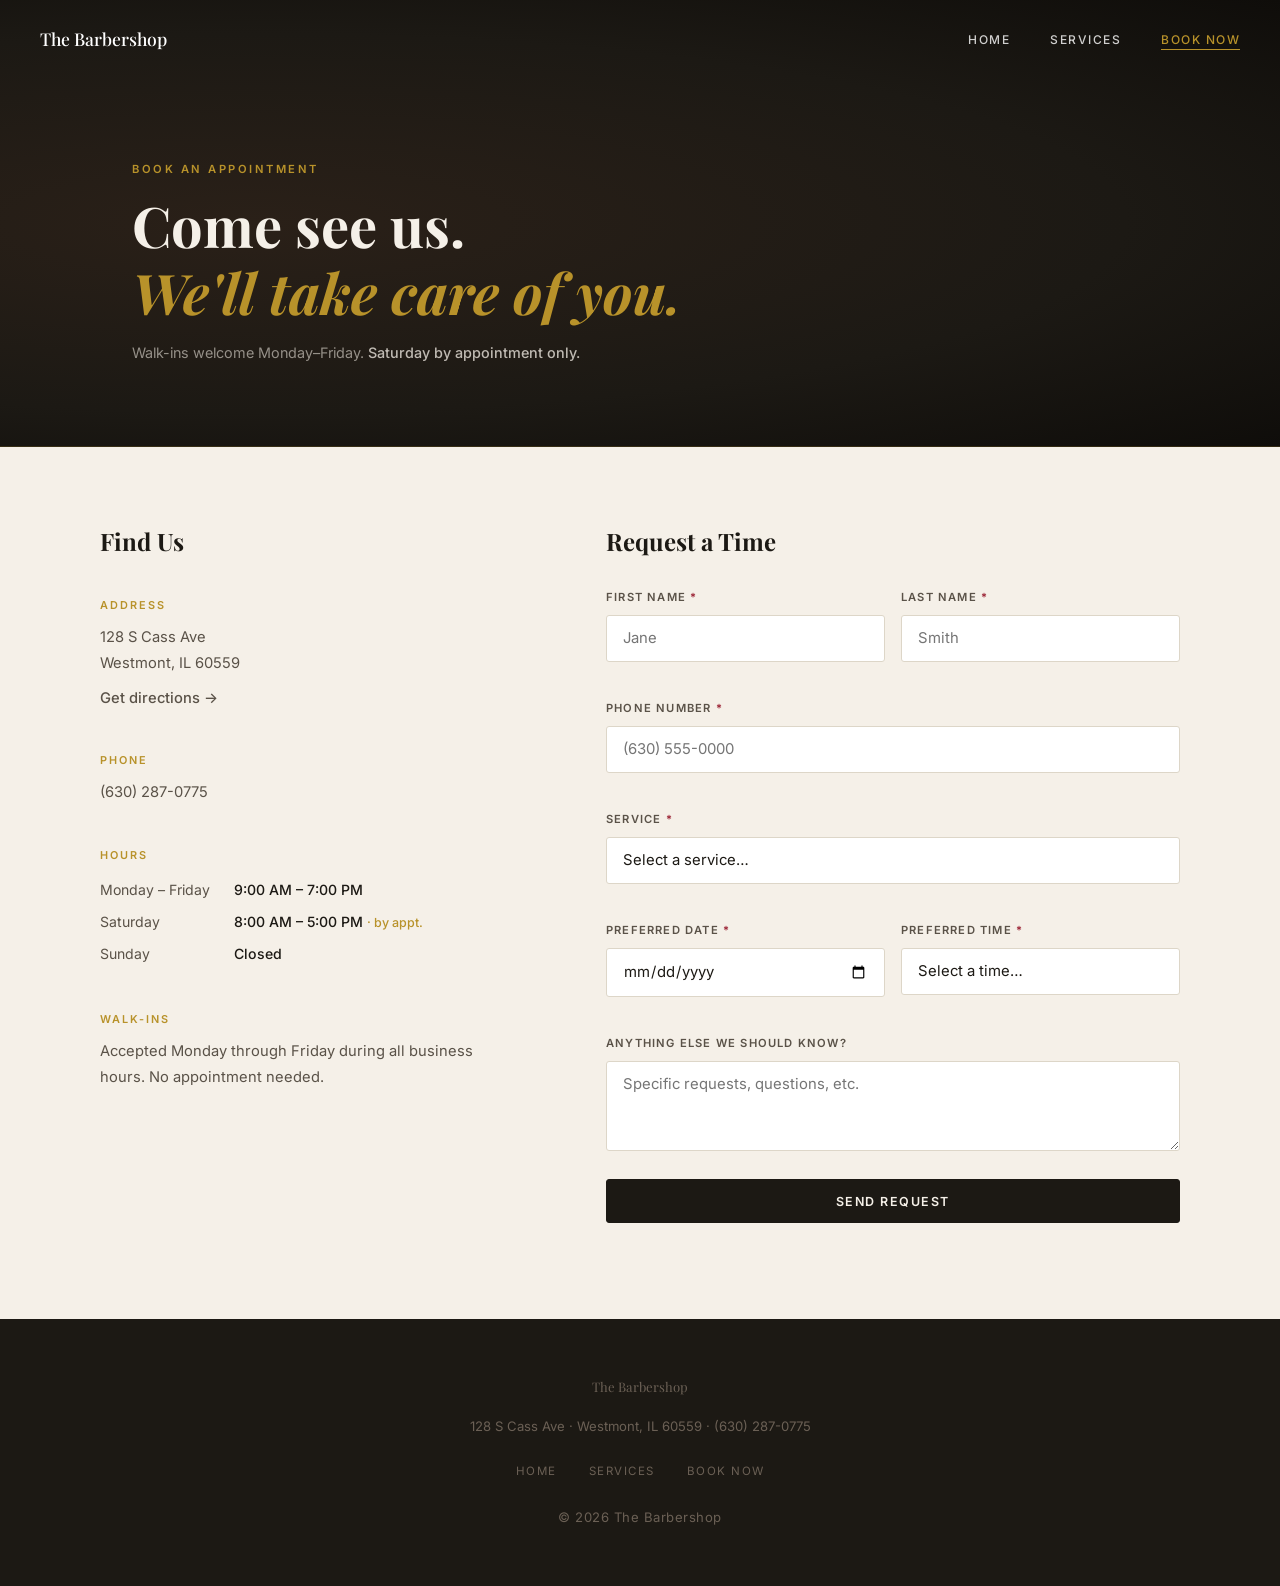
==== commit 5bcc94a2: "Complete redesign: warm typographic layout, no photos, no emojis - Cream/gold palette (#f5f0e8, #b89" ====
--- a/contact.html
+++ b/contact.html
@@ -6,13 +6,13 @@
   <title>Book Now – The Barbershop</title>
   <link rel="preconnect" href="https://fonts.googleapis.com" />
   <link rel="preconnect" href="https://fonts.gstatic.com" crossorigin />
-  <link href="https://fonts.googleapis.com/css2?family=Playfair+Display:wght@400;600;700&family=Inter:wght@300;400;500;600&display=swap" rel="stylesheet" />
+  <link href="https://fonts.googleapis.com/css2?family=Playfair+Display:ital,wght@0,400;0,500;0,700;1,400;1,500&family=Inter:wght@300;400;500;600&display=swap" rel="stylesheet" />
   <link rel="stylesheet" href="styles.css" />
 </head>
 <body>
 
   <nav class="navbar" id="navbar">
-    <a href="index.html" class="nav-brand">THE BARBERSHOP</a>
+    <a href="index.html" class="nav-brand">The Barbershop</a>
     <ul class="nav-links">
       <li><a href="index.html">Home</a></li>
       <li><a href="services.html">Services</a></li>
@@ -23,71 +23,55 @@
     </button>
   </nav>
 
-  <header class="page-hero page-hero-gradient">
-    <div class="page-hero-overlay"></div>
-    <div class="page-hero-content">
-      <p class="eyebrow">Get in Touch</p>
-      <h1>Book an Appointment</h1>
+  <header class="page-header">
+    <div class="container">
+      <p class="section-label">Book an Appointment</p>
+      <h1>Come see us.<br><em>We'll take care of you.</em></h1>
+      <p class="page-header-sub">Walk-ins welcome Monday–Friday. <strong>Saturday by appointment only.</strong></p>
     </div>
   </header>
 
   <main class="container contact-page">
     <div class="contact-layout">
 
-      <div class="contact-details">
-        <h2>Visit Us</h2>
-        <p class="contact-intro">Walk-ins welcome Monday through Friday. <strong>Saturday is by appointment only</strong> — fill out the form and we'll call to confirm your time.</p>
+      <div class="contact-info">
+        <h2>Find Us</h2>
 
-        <div class="detail-item">
-          <div class="detail-icon">
-            <svg width="18" height="18" fill="none" stroke="currentColor" stroke-width="1.5" viewBox="0 0 24 24"><path d="M12 2C8.13 2 5 5.13 5 9c0 5.25 7 13 7 13s7-7.75 7-13c0-3.87-3.13-7-7-7z"/><circle cx="12" cy="9" r="2.5"/></svg>
-          </div>
-          <div>
-            <h4>Address</h4>
-            <p>128 S Cass Ave<br>Westmont, IL 60559</p>
-          </div>
+        <div class="contact-detail">
+          <span class="contact-label">Address</span>
+          <p>128 S Cass Ave<br>Westmont, IL 60559</p>
+          <a href="https://maps.google.com/?q=128+S+Cass+Ave+Westmont+IL+60559" target="_blank" rel="noopener" class="text-link">Get directions &rarr;</a>
         </div>
 
-        <div class="detail-item">
-          <div class="detail-icon">
-            <svg width="18" height="18" fill="none" stroke="currentColor" stroke-width="1.5" viewBox="0 0 24 24"><path d="M22 16.92v3a2 2 0 01-2.18 2 19.79 19.79 0 01-8.63-3.07A19.5 19.5 0 013.07 9.81a19.79 19.79 0 01-3.07-8.67A2 2 0 012 1h3a2 2 0 012 1.72 12.84 12.84 0 00.7 2.81 2 2 0 01-.45 2.11L6.09 8.91a16 16 0 006 6l1.27-1.27a2 2 0 012.11-.45 12.84 12.84 0 002.81.7A2 2 0 0122 16.92z"/></svg>
-          </div>
-          <div>
-            <h4>Phone</h4>
-            <p><a href="tel:+16302870775">(630) 287-0775</a></p>
-          </div>
+        <div class="contact-detail">
+          <span class="contact-label">Phone</span>
+          <p><a href="tel:+16302870775">(630) 287-0775</a></p>
         </div>
 
-        <div class="detail-item">
-          <div class="detail-icon">
-            <svg width="18" height="18" fill="none" stroke="currentColor" stroke-width="1.5" viewBox="0 0 24 24"><circle cx="12" cy="12" r="10"/><path d="M12 6v6l4 2"/></svg>
-          </div>
-          <div>
-            <h4>Hours</h4>
-            <table class="hours-table">
-              <tr><td>Monday – Friday</td><td>9:00 AM – 7:00 PM</td></tr>
-              <tr><td>Saturday</td><td>8:00 AM – 5:00 PM <em>(by appt.)</em></td></tr>
-              <tr><td>Sunday</td><td>Closed</td></tr>
-            </table>
-          </div>
+        <div class="contact-detail">
+          <span class="contact-label">Hours</span>
+          <table class="hours-table">
+            <tr><td>Monday – Friday</td><td>9:00 AM – 7:00 PM</td></tr>
+            <tr><td>Saturday</td><td>8:00 AM – 5:00 PM <em>· by appt.</em></td></tr>
+            <tr><td>Sunday</td><td>Closed</td></tr>
+          </table>
         </div>
 
-        <a href="https://maps.google.com/?q=128+S+Cass+Ave+Westmont+IL+60559" target="_blank" rel="noopener" class="directions-link">
-          <svg width="16" height="16" fill="none" stroke="currentColor" stroke-width="1.5" viewBox="0 0 24 24"><polygon points="3 11 22 2 13 21 11 13 3 11"/></svg>
-          Get Directions
-        </a>
+        <div class="contact-detail">
+          <span class="contact-label">Walk-ins</span>
+          <p>Accepted Monday through Friday during all business hours. No appointment needed.</p>
+        </div>
       </div>
 
       <div class="contact-form-wrap">
-
         <div id="form-success" class="form-success hidden">
-          <svg width="48" height="48" fill="none" stroke="#2e7d32" stroke-width="1.5" viewBox="0 0 24 24"><path d="M22 11.08V12a10 10 0 11-5.93-9.14"/><polyline points="22 4 12 14.01 9 11.01"/></svg>
-          <h3>Request Received!</h3>
-          <p>We'll call you to confirm your appointment. See you soon!</p>
-          <button class="btn btn-gold" id="reset-form">Book Another</button>
+          <h3>Request received.</h3>
+          <p>We'll give you a call to confirm your time. See you soon!</p>
+          <button class="btn btn-primary" id="reset-form">Book Another</button>
         </div>
 
         <form id="contact-form" novalidate>
+          <h2>Request a Time</h2>
           <div class="form-row">
             <div class="form-group">
               <label for="first-name">First Name <span class="req">*</span></label>
@@ -110,8 +94,8 @@
             <select id="service" required>
               <option value="">Select a service…</option>
               <option>Men's Haircut – $20</option>
+              <option>Women's Buzz / Short Cut – $20</option>
               <option>Kids' Haircut – $16</option>
-              <option>Women's Buzz / Short Cut – $20</option>
               <option>Senior Cut – $17</option>
               <option>Fade – $25</option>
               <option>Haircut + Beard Trim – $30</option>
@@ -146,10 +130,10 @@
             </div>
           </div>
           <div class="form-group">
-            <label for="notes">Additional Notes</label>
-            <textarea id="notes" rows="3" placeholder="Anything specific you'd like us to know?"></textarea>
+            <label for="notes">Anything else we should know?</label>
+            <textarea id="notes" rows="3" placeholder="Specific requests, questions, etc."></textarea>
           </div>
-          <button type="submit" class="btn btn-gold btn-full">Request Appointment</button>
+          <button type="submit" class="btn btn-primary btn-full">Send Request</button>
         </form>
       </div>
 
@@ -158,18 +142,14 @@
 
   <footer class="footer">
     <div class="container footer-inner">
-      <div>
-        <p class="footer-brand">THE BARBERSHOP</p>
-        <p>128 S Cass Ave, Westmont, IL 60559</p>
-      </div>
+      <p class="footer-name">The Barbershop</p>
+      <p>128 S Cass Ave · Westmont, IL 60559 · <a href="tel:+16302870775">(630) 287-0775</a></p>
       <nav class="footer-nav">
         <a href="index.html">Home</a>
         <a href="services.html">Services</a>
         <a href="contact.html">Book Now</a>
       </nav>
-    </div>
-    <div class="footer-bottom">
-      <p>&copy; 2026 The Barbershop · Westmont, IL</p>
+      <p class="footer-copy">&copy; 2026 The Barbershop</p>
     </div>
   </footer>
 
--- a/styles.css
+++ b/styles.css
@@ -1,400 +1,398 @@
-/* ===== Reset & Base ===== */
+/* ===== Reset ===== */
 *, *::before, *::after { box-sizing: border-box; margin: 0; padding: 0; }
 
 :root {
-  --black:    #0a0a0a;
-  --dark:     #111111;
-  --charcoal: #222222;
-  --mid:      #444444;
-  --muted:    #777777;
-  --border:   #e2e2e2;
-  --bg:       #faf9f7;
-  --white:    #ffffff;
-  --gold:     #c9a227;
-  --gold-dk:  #a8841a;
-  --red:      #c0392b;
-  --t:        .25s ease;
-  --radius:   4px;
-  --shadow:   0 4px 20px rgba(0,0,0,.08);
-  --shadow-lg:0 12px 40px rgba(0,0,0,.14);
+  --cream:     #f5f0e8;
+  --cream-dk:  #ede6d8;
+  --warm-dark: #1c1914;
+  --warm-mid:  #2e2a24;
+  --text:      #2e2a24;
+  --text-mid:  #5a5248;
+  --text-muted:#8a8078;
+  --gold:      #b8922a;
+  --gold-lt:   #d4aa40;
+  --border:    #ddd6c8;
+  --white:     #ffffff;
+  --red:       #9b2335;
+  --t:         .25s ease;
+  --radius:    3px;
 }
 
 html { scroll-behavior: smooth; }
 
 body {
   font-family: 'Inter', sans-serif;
-  color: var(--charcoal);
-  background: var(--bg);
+  background: var(--cream);
+  color: var(--text);
   line-height: 1.7;
   font-size: 16px;
   -webkit-font-smoothing: antialiased;
 }
 
-h1, h2, h3 { font-family: 'Playfair Display', serif; line-height: 1.2; }
+h1, h2, h3 {
+  font-family: 'Playfair Display', serif;
+  line-height: 1.2;
+  color: var(--warm-dark);
+}
+
+h1 em, h2 em { font-style: italic; color: var(--gold); }
+
 a { color: inherit; text-decoration: none; }
 ul { list-style: none; }
-img { display: block; max-width: 100%; }
-.container { max-width: 1100px; margin: 0 auto; padding: 0 2rem; }
-
-/* ===== Eyebrow ===== */
-.eyebrow {
+.container { max-width: 1080px; margin: 0 auto; padding: 0 2rem; }
+
+/* ===== Labels & eyebrows ===== */
+.section-label {
   font-family: 'Inter', sans-serif;
-  font-size: .72rem; font-weight: 600;
+  font-size: .7rem; font-weight: 600;
   letter-spacing: 2.5px; text-transform: uppercase;
-  color: var(--gold); margin-bottom: .75rem;
-}
-.eyebrow.center { text-align: center; }
-
-/* ===== Section titles ===== */
-.section-title {
-  font-size: clamp(1.8rem, 3vw, 2.4rem);
-  color: var(--dark); margin-bottom: 3rem;
-}
-.section-title.center { text-align: center; }
+  color: var(--gold); margin-bottom: .75rem; display: block;
+}
 
 /* ===== Buttons ===== */
 .btn {
-  display: inline-block; padding: .8rem 2rem;
+  display: inline-block; padding: .85rem 2.2rem;
   font-family: 'Inter', sans-serif;
-  font-size: .82rem; font-weight: 600; letter-spacing: 1.2px;
-  text-transform: uppercase; border: 2px solid transparent;
-  cursor: pointer; transition: all var(--t); border-radius: var(--radius);
-  white-space: nowrap;
+  font-size: .78rem; font-weight: 600;
+  letter-spacing: 1.5px; text-transform: uppercase;
+  border: 1.5px solid transparent; border-radius: var(--radius);
+  cursor: pointer; transition: all var(--t);
+  white-space: nowrap; text-align: center;
 }
 .btn:hover { transform: translateY(-1px); }
-.btn-gold { background: var(--gold); color: var(--black); border-color: var(--gold); }
-.btn-gold:hover { background: var(--gold-dk); border-color: var(--gold-dk); }
-.btn-dark { background: var(--dark); color: var(--white); border-color: var(--dark); }
-.btn-dark:hover { background: var(--charcoal); border-color: var(--charcoal); }
-.btn-ghost { background: transparent; color: var(--white); border-color: rgba(255,255,255,.5); }
-.btn-ghost:hover { background: rgba(255,255,255,.1); border-color: var(--white); }
-.btn-outline-dark { background: transparent; color: var(--dark); border-color: var(--dark); }
-.btn-outline-dark:hover { background: var(--dark); color: var(--white); }
-.btn-full { width: 100%; text-align: center; display: block; }
+.btn-primary { background: var(--warm-dark); color: var(--cream); border-color: var(--warm-dark); }
+.btn-primary:hover { background: var(--warm-mid); border-color: var(--warm-mid); }
+.btn-secondary { background: transparent; color: var(--warm-dark); border-color: var(--warm-dark); }
+.btn-secondary:hover { background: var(--warm-dark); color: var(--cream); }
+.btn-full { width: 100%; display: block; }
 
 /* ===== Navbar ===== */
 .navbar {
   position: fixed; top: 0; left: 0; right: 0; z-index: 200;
   display: flex; align-items: center; justify-content: space-between;
   padding: 1.5rem 2.5rem;
-  transition: background var(--t), padding var(--t), box-shadow var(--t);
+  transition: background var(--t), padding var(--t), border-color var(--t);
+  border-bottom: 1px solid transparent;
 }
 .navbar.scrolled {
-  background: var(--dark);
+  background: var(--cream);
   padding: 1rem 2.5rem;
-  box-shadow: 0 2px 20px rgba(0,0,0,.3);
+  border-color: var(--border);
 }
 .nav-brand {
-  font-family: 'Inter', sans-serif;
-  font-size: .82rem; font-weight: 700;
-  letter-spacing: 3px; color: var(--white);
-}
+  font-family: 'Playfair Display', serif;
+  font-size: 1.1rem; font-weight: 500;
+  color: var(--white);
+  transition: color var(--t);
+}
+.navbar.scrolled .nav-brand { color: var(--warm-dark); }
+
 .nav-links { display: flex; gap: 2.5rem; }
 .nav-links a {
-  font-size: .78rem; font-weight: 500; letter-spacing: 1.5px;
+  font-size: .75rem; font-weight: 500; letter-spacing: 1.5px;
   text-transform: uppercase; color: rgba(255,255,255,.8);
-  transition: color var(--t);
-}
-.nav-links a:hover, .nav-links a.active { color: var(--gold); }
+  padding-bottom: 2px; border-bottom: 1px solid transparent;
+  transition: color var(--t), border-color var(--t);
+}
+.navbar.scrolled .nav-links a { color: var(--text-mid); }
+.nav-links a:hover,
+.nav-links a.active { color: var(--gold); border-color: var(--gold); }
+.navbar.scrolled .nav-links a:hover,
+.navbar.scrolled .nav-links a.active { color: var(--gold); }
+
 .nav-toggle {
   display: none; flex-direction: column; gap: 5px;
   background: none; border: none; cursor: pointer; padding: 4px;
 }
-.nav-toggle span {
-  display: block; width: 22px; height: 1.5px;
-  background: var(--white); transition: all var(--t);
-}
+.nav-toggle span { display: block; width: 22px; height: 1.5px; background: var(--white); transition: background var(--t); }
+.navbar.scrolled .nav-toggle span { background: var(--warm-dark); }
 
 /* ===== Hero ===== */
 .hero {
-  position: relative; min-height: 100vh;
-  display: flex; align-items: center;
-  overflow: hidden;
-}
-.hero-bg {
-  position: absolute; inset: 0;
-  background-size: cover; background-position: center;
-}
-.hero-bg-gradient {
-  background: linear-gradient(135deg, #0a0a0a 0%, #1a1410 40%, #0f0c08 100%);
-}
-.hero-overlay {
-  position: absolute; inset: 0;
-  background: linear-gradient(135deg, rgba(0,0,0,.4) 0%, rgba(0,0,0,.1) 100%);
-}
-.hero-content {
-  position: relative; z-index: 1;
-  padding: 0 3rem; max-width: 680px;
-  margin-top: 5rem;
-}
-.hero-content h1 {
-  font-size: clamp(2.8rem, 6vw, 5rem);
-  color: var(--white); margin-bottom: 1.25rem;
-  font-weight: 700;
+  min-height: 100vh;
+  background: var(--warm-dark);
+  display: flex; flex-direction: column; justify-content: center;
+  padding: 10rem 2.5rem 4rem;
+  position: relative;
+  /* Subtle noise texture feel via radial gradient */
+  background-image: radial-gradient(ellipse at 20% 50%, #2a2018 0%, #1c1914 60%, #0f0d0a 100%);
+}
+.hero::after {
+  content: '';
+  position: absolute; bottom: 0; left: 0; right: 0; height: 1px;
+  background: linear-gradient(to right, transparent, var(--gold), transparent);
+  opacity: .4;
+}
+.hero-label {
+  font-size: .68rem; letter-spacing: 2.5px; text-transform: uppercase;
+  color: var(--gold); margin-bottom: 2rem; font-family: 'Inter', sans-serif; font-weight: 500;
+}
+.hero-heading {
+  font-size: clamp(3rem, 7vw, 6rem);
+  color: var(--cream); font-weight: 500;
+  line-height: 1.1; margin-bottom: 2rem;
+}
+.hero-heading em { color: var(--gold-lt); }
+.hero-divider {
+  width: 48px; height: 1px; background: var(--gold);
+  margin-bottom: 2rem; opacity: .7;
 }
 .hero-sub {
-  font-size: 1.1rem; color: rgba(255,255,255,.8);
-  margin-bottom: 2.5rem; font-weight: 300; max-width: 480px;
-}
-.hero-actions { display: flex; gap: 1rem; flex-wrap: wrap; margin-bottom: 2.5rem; }
-.hero-rating {
-  display: flex; align-items: center; gap: .75rem;
-}
-.hero-rating .stars { color: var(--gold); font-size: 1.1rem; letter-spacing: 2px; }
-.hero-rating .rating-text { font-size: .82rem; color: rgba(255,255,255,.7); letter-spacing: .5px; }
-.scroll-hint {
-  position: absolute; bottom: 2.5rem; left: 50%; transform: translateX(-50%);
-  display: flex; flex-direction: column; align-items: center; gap: .5rem;
-  color: rgba(255,255,255,.5); font-size: .72rem; letter-spacing: 2px;
-  text-transform: uppercase; z-index: 1;
-  animation: bounce 2.5s ease-in-out infinite;
-}
-@keyframes bounce { 0%,100%{transform:translateX(-50%) translateY(0)} 50%{transform:translateX(-50%) translateY(8px)} }
-
-/* ===== About strip ===== */
-.about-strip { padding: 7rem 0; background: var(--white); }
-.about-grid {
-  display: grid; grid-template-columns: 1fr 1fr; gap: 5rem; align-items: center;
-}
-.about-graphic {
-  background: var(--dark); border-radius: 2px;
-  height: 500px; display: flex; align-items: center; justify-content: center;
-  position: relative; overflow: hidden;
-}
-.about-graphic::before {
-  content: ''; position: absolute; inset: 16px;
-  border: 1px solid rgba(201,162,39,.3); border-radius: 2px;
-}
-.about-graphic-inner { text-align: center; position: relative; z-index: 1; }
-.about-graphic-scissors { font-size: 5rem; display: block; margin-bottom: 1.5rem; }
-.about-graphic-line { width: 1px; height: 60px; background: var(--gold); margin: 0 auto 1.5rem; }
-.about-graphic-tagline { font-size: .72rem; letter-spacing: 3px; text-transform: uppercase; color: rgba(201,162,39,.8); font-family: 'Inter', sans-serif; font-weight: 600; }
-.about-text h2 { font-size: clamp(1.8rem, 3vw, 2.5rem); margin-bottom: 1.5rem; color: var(--dark); }
-.about-text p { color: var(--mid); margin-bottom: 1.25rem; font-size: .97rem; }
+  font-size: 1rem; color: rgba(245,240,232,.65);
+  max-width: 480px; margin-bottom: 2.5rem;
+  font-weight: 300; line-height: 1.8;
+}
+.hero-actions { display: flex; gap: 1rem; flex-wrap: wrap; margin-bottom: 4rem; }
+.hero-actions .btn-primary { background: var(--gold); color: var(--warm-dark); border-color: var(--gold); }
+.hero-actions .btn-primary:hover { background: var(--gold-lt); border-color: var(--gold-lt); }
+.hero-actions .btn-secondary { color: rgba(245,240,232,.7); border-color: rgba(245,240,232,.3); }
+.hero-actions .btn-secondary:hover { background: rgba(245,240,232,.08); color: var(--cream); border-color: rgba(245,240,232,.6); }
+
+.hero-rating-bar {
+  display: flex; align-items: center; gap: 1rem;
+  font-size: .75rem; color: rgba(245,240,232,.45);
+  letter-spacing: .5px;
+}
+.hero-rating-bar .stars { color: var(--gold); font-size: 1rem; letter-spacing: 2px; }
+
+/* ===== About ===== */
+.about { padding: 7rem 0; background: var(--white); }
+.about-layout { display: grid; grid-template-columns: 1fr 1.4fr; gap: 6rem; align-items: start; }
+.about-left h2 { font-size: clamp(1.6rem, 3vw, 2.2rem); color: var(--warm-dark); }
+.about-right p { color: var(--text-mid); margin-bottom: 1.25rem; font-size: .97rem; }
 .about-stats {
-  display: flex; gap: 2.5rem; margin-top: 2.5rem;
+  display: flex; gap: 2.5rem; margin-top: 3rem;
   padding-top: 2.5rem; border-top: 1px solid var(--border);
 }
 .stat-num {
   display: block; font-family: 'Playfair Display', serif;
-  font-size: 2.2rem; color: var(--dark); line-height: 1;
-}
-.stat-label { font-size: .78rem; color: var(--muted); text-transform: uppercase; letter-spacing: 1px; margin-top: .25rem; display: block; }
-
-/* ===== Services preview ===== */
-.services-preview { padding: 7rem 0; background: var(--bg); }
-.services-preview .section-title { text-align: center; margin-bottom: 3.5rem; }
-.services-cards { display: grid; grid-template-columns: repeat(3, 1fr); gap: 1.5rem; margin-bottom: 3rem; }
-.service-card { background: var(--white); border-radius: 2px; overflow: hidden; box-shadow: var(--shadow); transition: transform var(--t), box-shadow var(--t); display: flex; flex-direction: column; }
-.service-card:hover { transform: translateY(-6px); box-shadow: var(--shadow-lg); }
-.service-card-icon { height: 180px; background: var(--dark); display: flex; align-items: center; justify-content: center; font-size: 3.5rem; position: relative; }
-.service-card-icon::after { content: ''; position: absolute; bottom: 0; left: 0; right: 0; height: 3px; background: var(--gold); }
-.service-card-body { padding: 1.75rem; flex: 1; }
-.service-card-body h3 { font-size: 1.25rem; margin-bottom: .5rem; color: var(--dark); }
-.service-card-body p { font-size: .88rem; color: var(--muted); margin-bottom: 1rem; }
-.service-from { font-size: .78rem; font-weight: 600; letter-spacing: 1px; text-transform: uppercase; color: var(--gold); }
-.center-cta { text-align: center; }
-
-/* ===== Quote strip ===== */
-.quote-strip { background: var(--dark); padding: 6rem 0; text-align: center; }
-.quote-strip-inner { max-width: 740px; margin: 0 auto; }
-.quote-mark { font-family: 'Playfair Display', serif; font-size: 8rem; color: var(--gold); line-height: .5; margin-bottom: 1.5rem; opacity: .6; }
-.quote-strip blockquote { font-family: 'Playfair Display', serif; font-size: clamp(1.2rem, 2.5vw, 1.7rem); color: var(--white); line-height: 1.6; margin-bottom: 1.5rem; font-style: italic; }
-.quote-strip cite { font-size: .75rem; letter-spacing: 2px; text-transform: uppercase; color: var(--gold); font-style: normal; }
+  font-size: 2.5rem; color: var(--warm-dark); line-height: 1;
+}
+.stat-label { font-size: .72rem; color: var(--text-muted); text-transform: uppercase; letter-spacing: 1px; margin-top: .3rem; display: block; }
+
+/* ===== Pull quote ===== */
+.pull-quote {
+  background: var(--warm-dark); padding: 6rem 0;
+  border-top: 1px solid rgba(184,146,42,.2);
+  border-bottom: 1px solid rgba(184,146,42,.2);
+}
+.pull-quote blockquote {
+  font-family: 'Playfair Display', serif;
+  font-size: clamp(1.1rem, 2.2vw, 1.5rem);
+  color: var(--cream); font-style: italic;
+  line-height: 1.7; margin-bottom: 1.5rem;
+  max-width: 780px;
+}
+.pull-quote cite {
+  font-size: .72rem; letter-spacing: 2px;
+  text-transform: uppercase; color: var(--gold);
+  font-style: normal; font-family: 'Inter', sans-serif;
+}
+
+/* ===== Services strip ===== */
+.services-strip { padding: 7rem 0; background: var(--cream); }
+.services-strip-layout { display: grid; grid-template-columns: 1fr 2fr; gap: 6rem; align-items: start; }
+.services-strip-left h2 { font-size: clamp(1.6rem, 3vw, 2.2rem); }
+.service-row {
+  display: flex; justify-content: space-between; align-items: flex-start;
+  padding: 1.5rem 0; border-bottom: 1px solid var(--border); gap: 2rem;
+}
+.service-row:first-child { border-top: 1px solid var(--border); }
+.service-row h3 { font-family: 'Inter', sans-serif; font-size: .97rem; font-weight: 600; margin-bottom: .25rem; color: var(--warm-dark); }
+.service-row p { font-size: .85rem; color: var(--text-muted); }
+.service-row-price { font-family: 'Playfair Display', serif; font-size: 1.15rem; color: var(--warm-dark); white-space: nowrap; flex-shrink: 0; padding-top: .1rem; }
 
 /* ===== Reviews ===== */
 .reviews-section { padding: 7rem 0; background: var(--white); }
-.reviews-section .section-title { text-align: center; }
-.reviews-masonry { columns: 3; column-gap: 1.5rem; margin-bottom: 2.5rem; }
-.review-item {
+.reviews-header {
+  display: flex; justify-content: space-between; align-items: flex-start;
+  margin-bottom: 3.5rem; flex-wrap: wrap; gap: 1.5rem;
+}
+.reviews-header h2 { font-size: clamp(1.6rem, 3vw, 2.2rem); }
+.rating-block { display: flex; align-items: center; gap: 1rem; }
+.rating-big { font-family: 'Playfair Display', serif; font-size: 3.5rem; color: var(--warm-dark); line-height: 1; }
+.stars-row { color: var(--gold); font-size: 1.1rem; letter-spacing: 2px; }
+.rating-sub { font-size: .75rem; color: var(--text-muted); letter-spacing: .5px; margin-top: .2rem; display: block; }
+
+.reviews-grid {
+  columns: 3; column-gap: 1.5rem; margin-bottom: 2.5rem;
+}
+.review-card {
   break-inside: avoid; margin-bottom: 1.5rem;
-  padding: 1.75rem; background: var(--bg);
+  padding: 1.75rem; background: var(--cream);
   border-radius: var(--radius);
-  border-left: 3px solid var(--border);
-  transition: border-color var(--t), transform var(--t), box-shadow var(--t);
-}
-.review-item:hover { border-left-color: var(--gold); transform: translateY(-2px); box-shadow: var(--shadow); }
-.review-item.featured { border-left-color: var(--gold); background: #fffdf5; }
-.review-item.hidden-review { display: none; }
-.review-item.visible { display: block; }
-.review-stars { color: var(--gold); font-size: .9rem; letter-spacing: 2px; margin-bottom: .75rem; }
-.review-item p { font-size: .9rem; color: var(--mid); font-style: italic; line-height: 1.7; margin-bottom: .75rem; }
-.review-item cite { font-size: .75rem; font-weight: 600; letter-spacing: .5px; text-transform: uppercase; color: var(--muted); font-style: normal; }
-.reviews-actions { display: flex; gap: 1rem; justify-content: center; flex-wrap: wrap; }
-
-/* ===== CTA Banner ===== */
-.cta-banner {
-  position: relative; padding: 8rem 0;
-  overflow: hidden; text-align: center;
-}
-.cta-bg { position: absolute; inset: 0; background-size: cover; background-position: center; }
-.cta-bg-gradient { background: linear-gradient(135deg, #111 0%, #1c1408 50%, #111 100%); }
-.cta-overlay { position: absolute; inset: 0; background: rgba(0,0,0,.2); }
-.cta-content { position: relative; z-index: 1; }
-.cta-content h2 {
-  font-size: clamp(2rem, 4vw, 3rem); color: var(--white); margin-bottom: 1rem;
-}
-.cta-content p { color: rgba(255,255,255,.7); font-size: 1.05rem; margin-bottom: 2.5rem; }
-.cta-actions { display: flex; gap: 1rem; justify-content: center; flex-wrap: wrap; }
-
-/* ===== Info bar ===== */
-.info-bar { background: var(--dark); padding: 3rem 0; }
-.info-bar-grid { display: grid; grid-template-columns: repeat(4, 1fr); gap: 2rem; }
-.info-bar-item { display: flex; gap: 1rem; align-items: flex-start; }
-.info-bar-item svg { color: var(--gold); flex-shrink: 0; margin-top: .25rem; }
-.info-bar-item strong { display: block; color: var(--white); font-size: .9rem; font-weight: 600; margin-bottom: .2rem; }
-.info-bar-item span { font-size: .82rem; color: #888; display: block; line-height: 1.6; }
-.info-bar-item a { color: var(--gold); font-size: .82rem; }
-.info-bar-item a:hover { color: var(--white); }
-
-/* ===== Page hero ===== */
-.page-hero {
-  position: relative; height: 420px;
-  display: flex; align-items: flex-end;
-  background-size: cover; background-position: center;
-  margin-top: 0;
-}
-.page-hero-gradient { background: linear-gradient(135deg, #0a0a0a 0%, #1a1410 60%, #0a0a0a 100%); }
-.page-hero-overlay { position: absolute; inset: 0; background: linear-gradient(to top, rgba(0,0,0,.8) 0%, rgba(0,0,0,.3) 100%); }
-.page-hero-content { position: relative; z-index: 1; padding: 3rem 2rem; max-width: 1100px; margin: 0 auto; width: 100%; }
-.page-hero-content h1 { font-size: clamp(2rem, 4vw, 3rem); color: var(--white); }
+  border: 1px solid var(--border);
+  transition: border-color var(--t), transform var(--t);
+}
+.review-card:hover { border-color: var(--gold); transform: translateY(-2px); }
+.featured-review { border-color: var(--gold); background: #fdf8ee; }
+.review-card.hidden-review { display: none; }
+.review-card.visible { display: block; }
+.review-stars { color: var(--gold); font-size: .85rem; letter-spacing: 2px; margin-bottom: .75rem; }
+.review-card p { font-size: .88rem; color: var(--text-mid); font-style: italic; line-height: 1.75; margin-bottom: .75rem; }
+.review-card cite { font-size: .72rem; font-weight: 600; letter-spacing: .5px; text-transform: uppercase; color: var(--text-muted); font-style: normal; }
+.reviews-footer { text-align: center; }
+
+/* ===== Info CTA ===== */
+.info-cta { padding: 7rem 0; background: var(--cream-dk); border-top: 1px solid var(--border); }
+.info-cta-grid { display: grid; grid-template-columns: 1fr 1fr; gap: 6rem; align-items: start; }
+.info-cta-text h2 { font-size: clamp(1.6rem, 3vw, 2.2rem); }
+.info-detail { margin-bottom: 2rem; }
+.info-detail-label {
+  display: block; font-size: .7rem; font-weight: 600;
+  letter-spacing: 2px; text-transform: uppercase;
+  color: var(--gold); margin-bottom: .5rem;
+}
+.info-detail span:not(.info-detail-label),
+.info-detail p { font-size: .92rem; color: var(--text-mid); line-height: 1.8; }
+.info-detail a { color: var(--text-mid); border-bottom: 1px solid var(--border); }
+.info-detail a:hover { color: var(--gold); border-color: var(--gold); }
+
+/* ===== Footer ===== */
+.footer { background: var(--warm-dark); padding: 3.5rem 0; text-align: center; }
+.footer-inner { display: flex; flex-direction: column; align-items: center; gap: 1rem; }
+.footer-name { font-family: 'Playfair Display', serif; font-size: 1.2rem; color: var(--cream); }
+.footer > .container > p { font-size: .82rem; color: #6b6055; line-height: 1.8; }
+.footer .footer-inner > p:not(.footer-name):not(.footer-copy) { font-size: .82rem; color: #6b6055; }
+.footer-nav { display: flex; gap: 2rem; margin: .5rem 0; }
+.footer-nav a { font-size: .72rem; letter-spacing: 1.5px; text-transform: uppercase; color: #6b6055; transition: color var(--t); }
+.footer-nav a:hover { color: var(--gold); }
+.footer-copy { font-size: .72rem; color: #3d3630; letter-spacing: .5px; }
+.footer a { color: #6b6055; }
+.footer a:hover { color: var(--gold); }
+
+/* ===== Page header ===== */
+.page-header {
+  padding: 10rem 0 5rem;
+  background-image: radial-gradient(ellipse at 20% 50%, #2a2018 0%, #1c1914 60%, #0f0d0a 100%);
+  border-bottom: 1px solid rgba(184,146,42,.2);
+}
+.page-header h1 { font-size: clamp(2rem, 5vw, 3.5rem); color: var(--cream); margin-bottom: 1rem; }
+.page-header .section-label { color: var(--gold); }
+.page-header-sub { font-size: .9rem; color: rgba(245,240,232,.55); margin-top: .75rem; }
+.page-header-sub strong { color: rgba(245,240,232,.75); font-weight: 500; }
 
 /* ===== Services page ===== */
-.services-page { padding: 5rem 0; }
-.services-intro { max-width: 620px; margin: 0 auto 4rem; text-align: center; color: var(--mid); font-size: .97rem; }
-.services-intro a { color: var(--gold); font-weight: 600; }
-.services-layout { display: flex; flex-direction: column; gap: 3.5rem; margin-bottom: 5rem; }
-.service-block-header { margin-bottom: 1.25rem; padding-bottom: 1rem; border-bottom: 2px solid var(--dark); }
-.service-block-header h2 { font-size: 1.5rem; color: var(--dark); }
-.price-list { display: flex; flex-direction: column; }
+.services-page { padding: 5rem 0 6rem; max-width: 720px; }
+.price-section { margin-bottom: 4rem; }
+.price-section-title {
+  font-size: 1rem; letter-spacing: 1px; text-transform: uppercase;
+  font-family: 'Inter', sans-serif; font-weight: 600;
+  color: var(--text-muted); margin-bottom: 0;
+  padding-bottom: 1rem; border-bottom: 2px solid var(--warm-dark);
+}
+.price-list { margin-top: 0; }
 .price-row {
-  display: flex; justify-content: space-between; align-items: center;
-  padding: 1.25rem 0; border-bottom: 1px solid var(--border); gap: 2rem;
+  display: flex; justify-content: space-between; align-items: flex-start;
+  padding: 1.4rem 0; border-bottom: 1px solid var(--border); gap: 2rem;
 }
 .price-row:last-child { border-bottom: none; }
-.price-row.highlight { background: #fffdf5; padding: 1.25rem 1rem; margin: 0 -1rem; border-radius: var(--radius); }
-.price-row h3 { font-family: 'Inter', sans-serif; font-size: .97rem; font-weight: 600; color: var(--dark); margin-bottom: .2rem; }
-.price-row p { font-size: .85rem; color: var(--muted); }
-.price-row > span { font-family: 'Playfair Display', serif; font-size: 1.2rem; color: var(--dark); font-weight: 700; white-space: nowrap; flex-shrink: 0; }
-.services-cta-block {
-  display: grid; grid-template-columns: 1fr 1fr; gap: 0;
-  border-radius: var(--radius); overflow: hidden; box-shadow: var(--shadow-lg);
-}
-.services-cta-graphic {
-  background: var(--black); display: flex; align-items: center; justify-content: center;
-  font-size: 6rem; min-height: 320px;
-  border-right: 1px solid #222;
-}
-.services-cta-text {
-  background: var(--dark); padding: 3.5rem; display: flex;
-  flex-direction: column; justify-content: center; gap: 1rem;
-}
-.services-cta-text h3 { font-size: 1.8rem; color: var(--white); }
-.services-cta-text p { color: #999; font-size: .92rem; }
-.phone-link { color: var(--gold); font-size: .9rem; font-weight: 600; letter-spacing: .5px; }
-.phone-link:hover { color: var(--white); }
+.price-info h3 { font-family: 'Inter', sans-serif; font-size: .97rem; font-weight: 600; margin-bottom: .2rem; color: var(--warm-dark); }
+.price-info p { font-size: .83rem; color: var(--text-muted); }
+.price { font-family: 'Playfair Display', serif; font-size: 1.15rem; color: var(--warm-dark); white-space: nowrap; flex-shrink: 0; }
+.highlight-row { background: #fdf8ee; margin: 0 -1.25rem; padding: 1.4rem 1.25rem; border-radius: var(--radius); border-bottom: none !important; border: 1px solid var(--gold) !important; margin-bottom: 0; }
+
+.services-book-cta {
+  margin-top: 4rem; padding: 3rem; background: var(--warm-dark);
+  border-radius: var(--radius);
+}
+.services-book-cta h3 { font-size: 1.5rem; color: var(--cream); margin-bottom: .75rem; }
+.services-book-cta p { font-size: .9rem; color: rgba(245,240,232,.6); margin-bottom: 2rem; max-width: 480px; }
+.services-cta-actions { display: flex; gap: 1rem; flex-wrap: wrap; }
+.services-book-cta .btn-primary { background: var(--gold); color: var(--warm-dark); border-color: var(--gold); }
+.services-book-cta .btn-primary:hover { background: var(--gold-lt); border-color: var(--gold-lt); }
+.services-book-cta .btn-secondary { color: rgba(245,240,232,.6); border-color: rgba(245,240,232,.3); }
+.services-book-cta .btn-secondary:hover { background: rgba(245,240,232,.08); color: var(--cream); }
 
 /* ===== Contact page ===== */
-.contact-page { padding: 5rem 0; }
-.contact-layout { display: grid; grid-template-columns: 1fr 1.5fr; gap: 5rem; }
-.contact-details h2 { font-size: 1.6rem; margin-bottom: .6rem; color: var(--dark); }
-.contact-intro { font-size: .9rem; color: var(--muted); margin-bottom: 2.5rem; }
-.detail-item { display: flex; gap: 1.1rem; align-items: flex-start; margin-bottom: 2rem; }
-.detail-icon {
-  width: 36px; height: 36px; background: var(--bg);
-  border: 1px solid var(--border); border-radius: 50%;
-  display: flex; align-items: center; justify-content: center; flex-shrink: 0;
-  color: var(--gold);
-}
-.detail-item h4 { font-size: .72rem; font-weight: 700; letter-spacing: 1.5px; text-transform: uppercase; color: var(--muted); margin-bottom: .4rem; font-family: 'Inter', sans-serif; }
-.detail-item p, .detail-item a { font-size: .92rem; color: var(--charcoal); line-height: 1.7; }
-.detail-item a:hover { color: var(--gold); }
-.hours-table { width: 100%; border-collapse: collapse; font-size: .88rem; }
-.hours-table td { padding: .2rem 1rem .2rem 0; color: var(--mid); }
-.hours-table td:last-child { font-weight: 600; color: var(--charcoal); }
-.hours-table em { font-style: normal; font-weight: 400; color: var(--gold); font-size: .8rem; }
-.directions-link {
-  display: inline-flex; align-items: center; gap: .5rem;
-  font-size: .78rem; font-weight: 600; letter-spacing: 1px;
-  text-transform: uppercase; color: var(--gold); margin-top: .5rem;
-}
-.directions-link:hover { color: var(--dark); }
+.contact-page { padding: 5rem 0 6rem; }
+.contact-layout { display: grid; grid-template-columns: 1fr 1.4fr; gap: 6rem; align-items: start; }
+.contact-info h2 { font-size: 1.5rem; margin-bottom: 2.5rem; }
+.contact-detail { margin-bottom: 2.5rem; }
+.contact-label {
+  display: block; font-size: .68rem; font-weight: 600;
+  letter-spacing: 2px; text-transform: uppercase;
+  color: var(--gold); margin-bottom: .6rem;
+}
+.contact-detail p, .contact-detail a { font-size: .92rem; color: var(--text-mid); line-height: 1.8; }
+.contact-detail a:hover { color: var(--gold); }
+.text-link { font-size: .78rem; color: var(--gold); font-weight: 500; display: inline-block; margin-top: .5rem; }
+.text-link:hover { color: var(--warm-dark); }
+.hours-table { font-size: .88rem; border-collapse: collapse; }
+.hours-table td { padding: .25rem 1.5rem .25rem 0; color: var(--text-mid); }
+.hours-table td:last-child { font-weight: 500; color: var(--warm-dark); }
+.hours-table em { font-style: normal; color: var(--gold); font-size: .78rem; }
 
 /* Form */
-.contact-form-wrap h2 { font-size: 1.6rem; margin-bottom: 2rem; color: var(--dark); display: none; }
+.contact-form-wrap h2 { font-size: 1.5rem; margin-bottom: 2rem; }
 .form-row { display: grid; grid-template-columns: 1fr 1fr; gap: 1rem; }
 .form-group { margin-bottom: 1.25rem; }
-.form-group label { display: block; font-size: .75rem; font-weight: 600; letter-spacing: .8px; text-transform: uppercase; color: var(--mid); margin-bottom: .5rem; }
+.form-group label {
+  display: block; font-size: .7rem; font-weight: 600;
+  letter-spacing: 1.2px; text-transform: uppercase;
+  color: var(--text-mid); margin-bottom: .5rem;
+}
 .req { color: var(--red); }
 .form-group input,
 .form-group select,
 .form-group textarea {
   width: 100%; padding: .85rem 1rem;
   border: 1.5px solid var(--border); border-radius: var(--radius);
-  font-size: .93rem; font-family: 'Inter', sans-serif; color: var(--charcoal);
-  background: var(--white); transition: border-color var(--t), box-shadow var(--t);
+  font-size: .93rem; font-family: 'Inter', sans-serif;
+  color: var(--warm-dark); background: var(--white);
+  transition: border-color var(--t), box-shadow var(--t);
   appearance: none;
 }
 .form-group input:focus,
 .form-group select:focus,
-.form-group textarea:focus { outline: none; border-color: var(--gold); box-shadow: 0 0 0 3px rgba(201,162,39,.12); }
+.form-group textarea:focus {
+  outline: none; border-color: var(--gold);
+  box-shadow: 0 0 0 3px rgba(184,146,42,.1);
+}
 .form-group input.error,
 .form-group select.error,
 .form-group textarea.error { border-color: var(--red); }
-.form-group textarea { resize: vertical; min-height: 100px; }
-.field-error { display: block; font-size: .75rem; color: var(--red); margin-top: .35rem; min-height: 1em; }
+.form-group textarea { resize: vertical; min-height: 90px; }
+.field-error { display: block; font-size: .75rem; color: var(--red); margin-top: .3rem; min-height: 1em; }
+
 .form-success {
-  text-align: center; padding: 4rem 2rem;
-  background: var(--bg); border: 1px solid var(--border); border-radius: var(--radius);
+  background: var(--cream); border: 1.5px solid var(--border);
+  border-radius: var(--radius); padding: 4rem 2rem; text-align: center;
 }
 .form-success.hidden { display: none; }
-.form-success h3 { font-size: 1.4rem; color: var(--dark); margin: 1rem 0 .5rem; }
-.form-success p { color: var(--muted); margin-bottom: 1.5rem; font-size: .9rem; }
+.form-success h3 { font-size: 1.5rem; margin-bottom: .75rem; }
+.form-success p { color: var(--text-muted); font-size: .9rem; margin-bottom: 1.5rem; }
 #contact-form.hidden { display: none; }
-
-/* ===== Footer ===== */
-.footer { background: var(--black); padding: 3rem 0 0; }
-.footer-inner {
-  display: flex; justify-content: space-between; align-items: flex-start;
-  padding-bottom: 2.5rem; flex-wrap: wrap; gap: 2rem;
-}
-.footer-brand {
-  font-family: 'Inter', sans-serif; font-size: .75rem; font-weight: 700;
-  letter-spacing: 3px; color: var(--white); margin-bottom: .5rem;
-}
-.footer .footer-inner > div > p { font-size: .82rem; color: #555; line-height: 1.8; }
-.footer-nav { display: flex; gap: 2rem; align-items: center; }
-.footer-nav a { font-size: .78rem; letter-spacing: 1px; text-transform: uppercase; color: #555; transition: color var(--t); }
-.footer-nav a:hover { color: var(--gold); }
-.footer-bottom { border-top: 1px solid #1a1a1a; text-align: center; padding: 1.25rem; font-size: .75rem; color: #333; }
 
 /* ===== Responsive ===== */
 @media (max-width: 1024px) {
-  .about-grid { grid-template-columns: 1fr; gap: 3rem; }
-  .about-graphic { height: 300px; }
-  .info-bar-grid { grid-template-columns: repeat(2, 1fr); }
+  .about-layout { grid-template-columns: 1fr; gap: 3rem; }
+  .services-strip-layout { grid-template-columns: 1fr; gap: 3rem; }
+  .info-cta-grid { grid-template-columns: 1fr; gap: 3rem; }
+  .reviews-grid { columns: 2; }
 }
 
 @media (max-width: 768px) {
-  .navbar { padding: 1.2rem 1.5rem; background: var(--dark); }
-  .nav-links { display: none; flex-direction: column; position: absolute; top: 100%; left: 0; right: 0; background: var(--dark); padding: 1.5rem; gap: 1.25rem; border-top: 1px solid #222; }
+  .navbar { padding: 1.2rem 1.5rem; background: var(--warm-dark); }
+  .nav-brand { color: var(--cream) !important; }
+  .nav-toggle span { background: var(--cream) !important; }
+  .nav-links {
+    display: none; flex-direction: column;
+    position: absolute; top: 100%; left: 0; right: 0;
+    background: var(--warm-dark); padding: 1.5rem 2rem;
+    gap: 1.25rem; border-top: 1px solid rgba(255,255,255,.08);
+  }
   .nav-links.open { display: flex; }
+  .nav-links a { color: rgba(245,240,232,.7) !important; }
   .nav-toggle { display: flex; }
-  .hero-content { padding: 0 1.5rem; }
-  .services-cards { grid-template-columns: 1fr; }
-  .services-preview .section-title { text-align: left; }
-  .reviews-masonry { columns: 1; }
-  .info-bar-grid { grid-template-columns: 1fr; }
+
+  .hero { padding: 8rem 1.5rem 3rem; }
+  .hero-heading { font-size: 2.8rem; }
   .contact-layout { grid-template-columns: 1fr; gap: 3rem; }
   .form-row { grid-template-columns: 1fr; }
-  .services-cta-block { grid-template-columns: 1fr; }
-  .services-cta-block img { height: 250px; }
-  .gallery-grid { grid-template-columns: 1fr 1fr; }
-  .footer-inner { flex-direction: column; }
-  .footer-nav { flex-direction: column; align-items: flex-start; gap: 1rem; }
-  .about-stats { flex-direction: column; gap: 1.5rem; }
-}
-
-@media (max-width: 480px) {
-  .hero-content h1 { font-size: 2.4rem; }
-}
+  .reviews-grid { columns: 1; }
+  .about-stats { flex-wrap: wrap; gap: 2rem; }
+  .services-page { max-width: 100%; }
+  .reviews-header { flex-direction: column; }
+  .services-cta-actions { flex-direction: column; }
+}
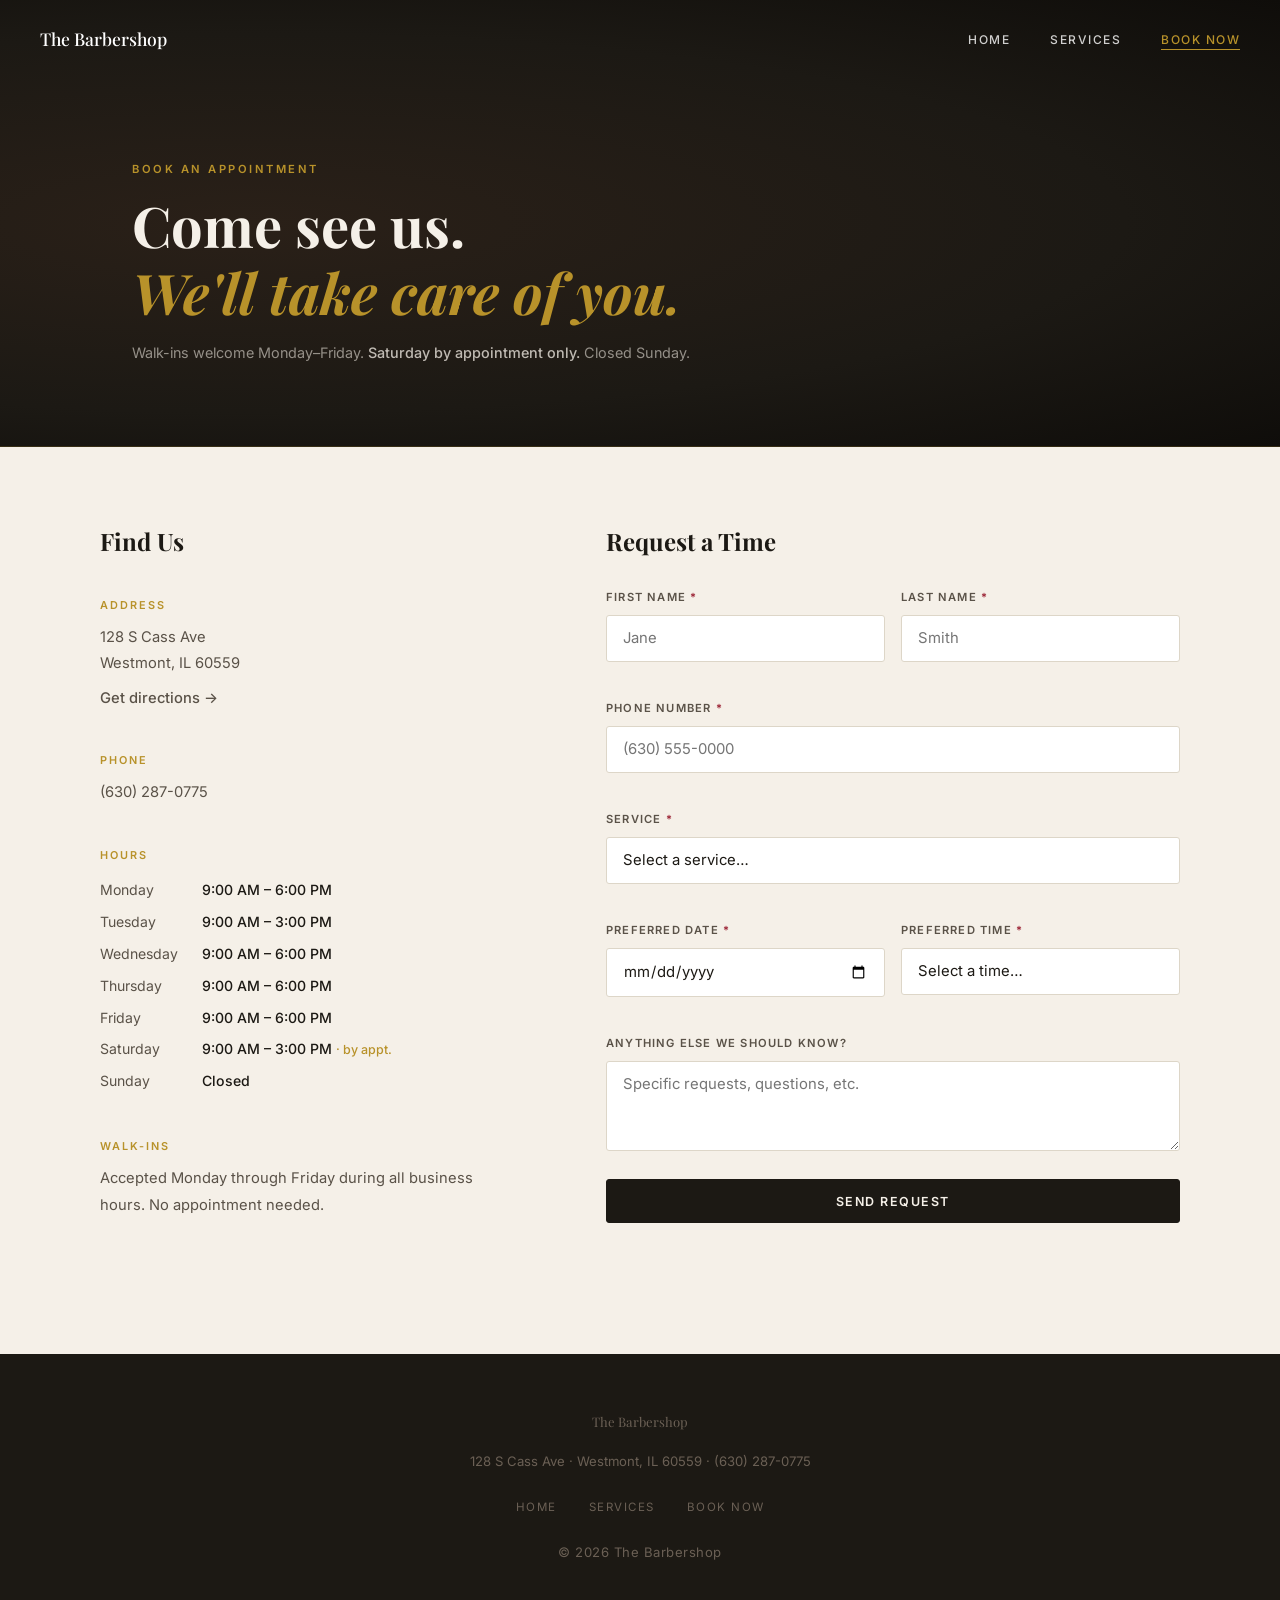
==== commit 026d43c3: "Correct hours to match Google listing - Mon/Wed/Thu/Fri: 9AM–6PM - Tuesday: 9AM–3PM - Saturday: 9AM–" ====
--- a/contact.html
+++ b/contact.html
@@ -27,7 +27,7 @@
     <div class="container">
       <p class="section-label">Book an Appointment</p>
       <h1>Come see us.<br><em>We'll take care of you.</em></h1>
-      <p class="page-header-sub">Walk-ins welcome Monday–Friday. <strong>Saturday by appointment only.</strong></p>
+      <p class="page-header-sub">Walk-ins welcome Monday–Friday. <strong>Saturday by appointment only.</strong> Closed Sunday.</p>
     </div>
   </header>
 
@@ -51,8 +51,12 @@
         <div class="contact-detail">
           <span class="contact-label">Hours</span>
           <table class="hours-table">
-            <tr><td>Monday – Friday</td><td>9:00 AM – 7:00 PM</td></tr>
-            <tr><td>Saturday</td><td>8:00 AM – 5:00 PM <em>· by appt.</em></td></tr>
+            <tr><td>Monday</td><td>9:00 AM – 6:00 PM</td></tr>
+            <tr><td>Tuesday</td><td>9:00 AM – 3:00 PM</td></tr>
+            <tr><td>Wednesday</td><td>9:00 AM – 6:00 PM</td></tr>
+            <tr><td>Thursday</td><td>9:00 AM – 6:00 PM</td></tr>
+            <tr><td>Friday</td><td>9:00 AM – 6:00 PM</td></tr>
+            <tr><td>Saturday</td><td>9:00 AM – 3:00 PM <em>· by appt.</em></td></tr>
             <tr><td>Sunday</td><td>Closed</td></tr>
           </table>
         </div>
@@ -93,17 +97,30 @@
             <label for="service">Service <span class="req">*</span></label>
             <select id="service" required>
               <option value="">Select a service…</option>
-              <option>Men's Haircut – $20</option>
-              <option>Women's Buzz / Short Cut – $20</option>
-              <option>Kids' Haircut – $16</option>
-              <option>Senior Cut – $17</option>
-              <option>Fade – $25</option>
-              <option>Haircut + Beard Trim – $30</option>
-              <option>Beard Trim &amp; Line-up – $12</option>
-              <option>Straight Razor Shave – $25</option>
-              <option>Head Shave – $20</option>
+              <optgroup label="Haircuts &amp; Shaves (Saturday only · with Crystal)">
+                <option value="haircut">Men's Haircut – $20</option>
+                <option value="haircut">Women's Buzz / Short Cut – $20</option>
+                <option value="haircut">Kids' Haircut – $16</option>
+                <option value="haircut">Senior Cut – $17</option>
+                <option value="haircut">Fade – $25</option>
+                <option value="haircut">Haircut + Beard Trim – $30</option>
+                <option value="haircut">Beard Trim &amp; Line-up – $12</option>
+                <option value="haircut">Straight Razor Shave – $25</option>
+                <option value="haircut">Head Shave – $20</option>
+              </optgroup>
+              <optgroup label="Color &amp; Styling (Mon–Sat · with Janette)">
+                <option value="color">Hair Color / Full Color</option>
+                <option value="color">Highlights / Balayage</option>
+                <option value="color">Root Touch-Up</option>
+                <option value="color">Toner / Gloss</option>
+                <option value="color">Color Correction</option>
+                <option value="color">Other Color Service</option>
+              </optgroup>
             </select>
             <span class="field-error" id="service-error"></span>
+          </div>
+          <div class="form-group" id="date-hint-wrap">
+            <p class="form-hint" id="date-hint"></p>
           </div>
           <div class="form-row">
             <div class="form-group">
@@ -115,16 +132,6 @@
               <label for="time">Preferred Time <span class="req">*</span></label>
               <select id="time" required>
                 <option value="">Select a time…</option>
-                <option>9:00 AM</option><option>9:30 AM</option>
-                <option>10:00 AM</option><option>10:30 AM</option>
-                <option>11:00 AM</option><option>11:30 AM</option>
-                <option>12:00 PM</option><option>12:30 PM</option>
-                <option>1:00 PM</option><option>1:30 PM</option>
-                <option>2:00 PM</option><option>2:30 PM</option>
-                <option>3:00 PM</option><option>3:30 PM</option>
-                <option>4:00 PM</option><option>4:30 PM</option>
-                <option>5:00 PM</option><option>5:30 PM</option>
-                <option>6:00 PM</option><option>6:30 PM</option>
               </select>
               <span class="field-error" id="time-error"></span>
             </div>
--- a/styles.css
+++ b/styles.css
@@ -354,6 +354,9 @@
 .form-group textarea.error { border-color: var(--red); }
 .form-group textarea { resize: vertical; min-height: 90px; }
 .field-error { display: block; font-size: .75rem; color: var(--red); margin-top: .3rem; min-height: 1em; }
+.form-hint { font-size: .8rem; color: var(--text-mid); margin: 0; line-height: 1.4; }
+.form-hint--info { color: var(--gold); font-style: italic; }
+#date-hint-wrap:empty, #date-hint-wrap p:empty { display: none; }
 
 .form-success {
   background: var(--cream); border: 1.5px solid var(--border);
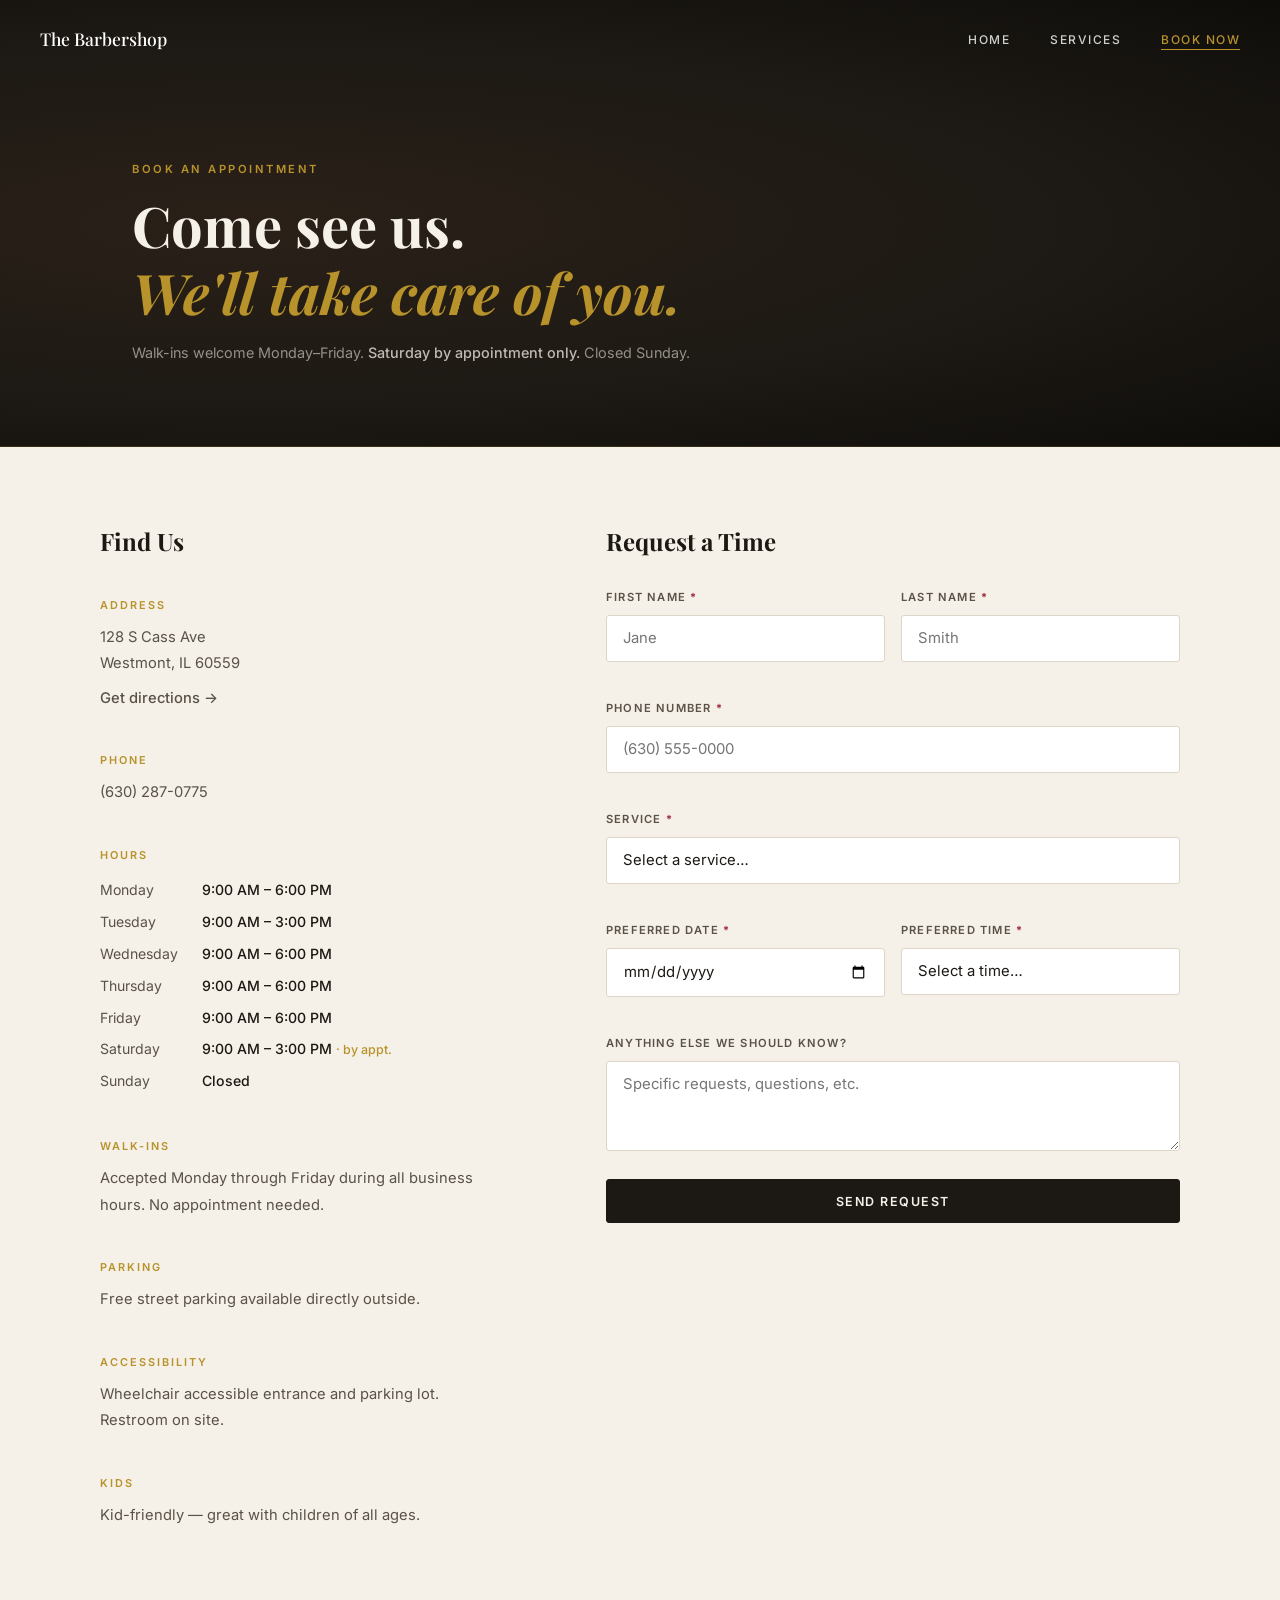
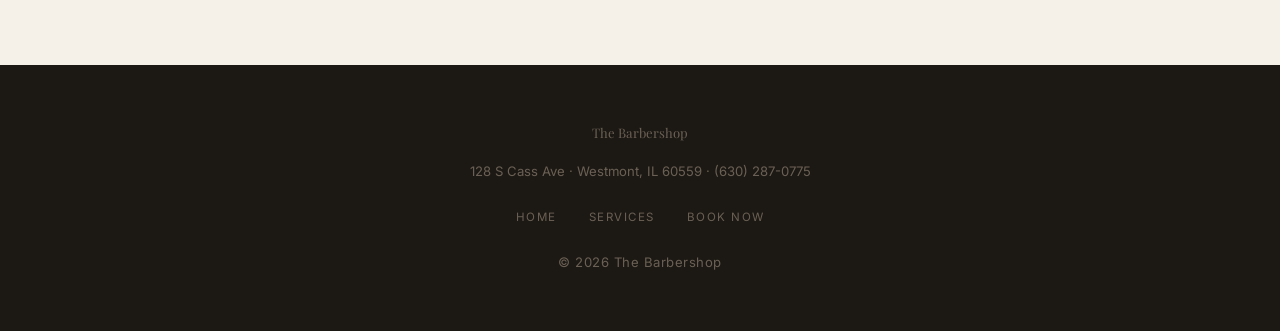
==== commit 9a3112e6: "Add parking, accessibility, and kid-friendly details to contact page Co-Authored-By: Claude Sonnet 4" ====
--- a/contact.html
+++ b/contact.html
@@ -64,6 +64,21 @@
         <div class="contact-detail">
           <span class="contact-label">Walk-ins</span>
           <p>Accepted Monday through Friday during all business hours. No appointment needed.</p>
+        </div>
+
+        <div class="contact-detail">
+          <span class="contact-label">Parking</span>
+          <p>Free street parking available directly outside.</p>
+        </div>
+
+        <div class="contact-detail">
+          <span class="contact-label">Accessibility</span>
+          <p>Wheelchair accessible entrance and parking lot. Restroom on site.</p>
+        </div>
+
+        <div class="contact-detail">
+          <span class="contact-label">Kids</span>
+          <p>Kid-friendly — great with children of all ages.</p>
         </div>
       </div>
 
